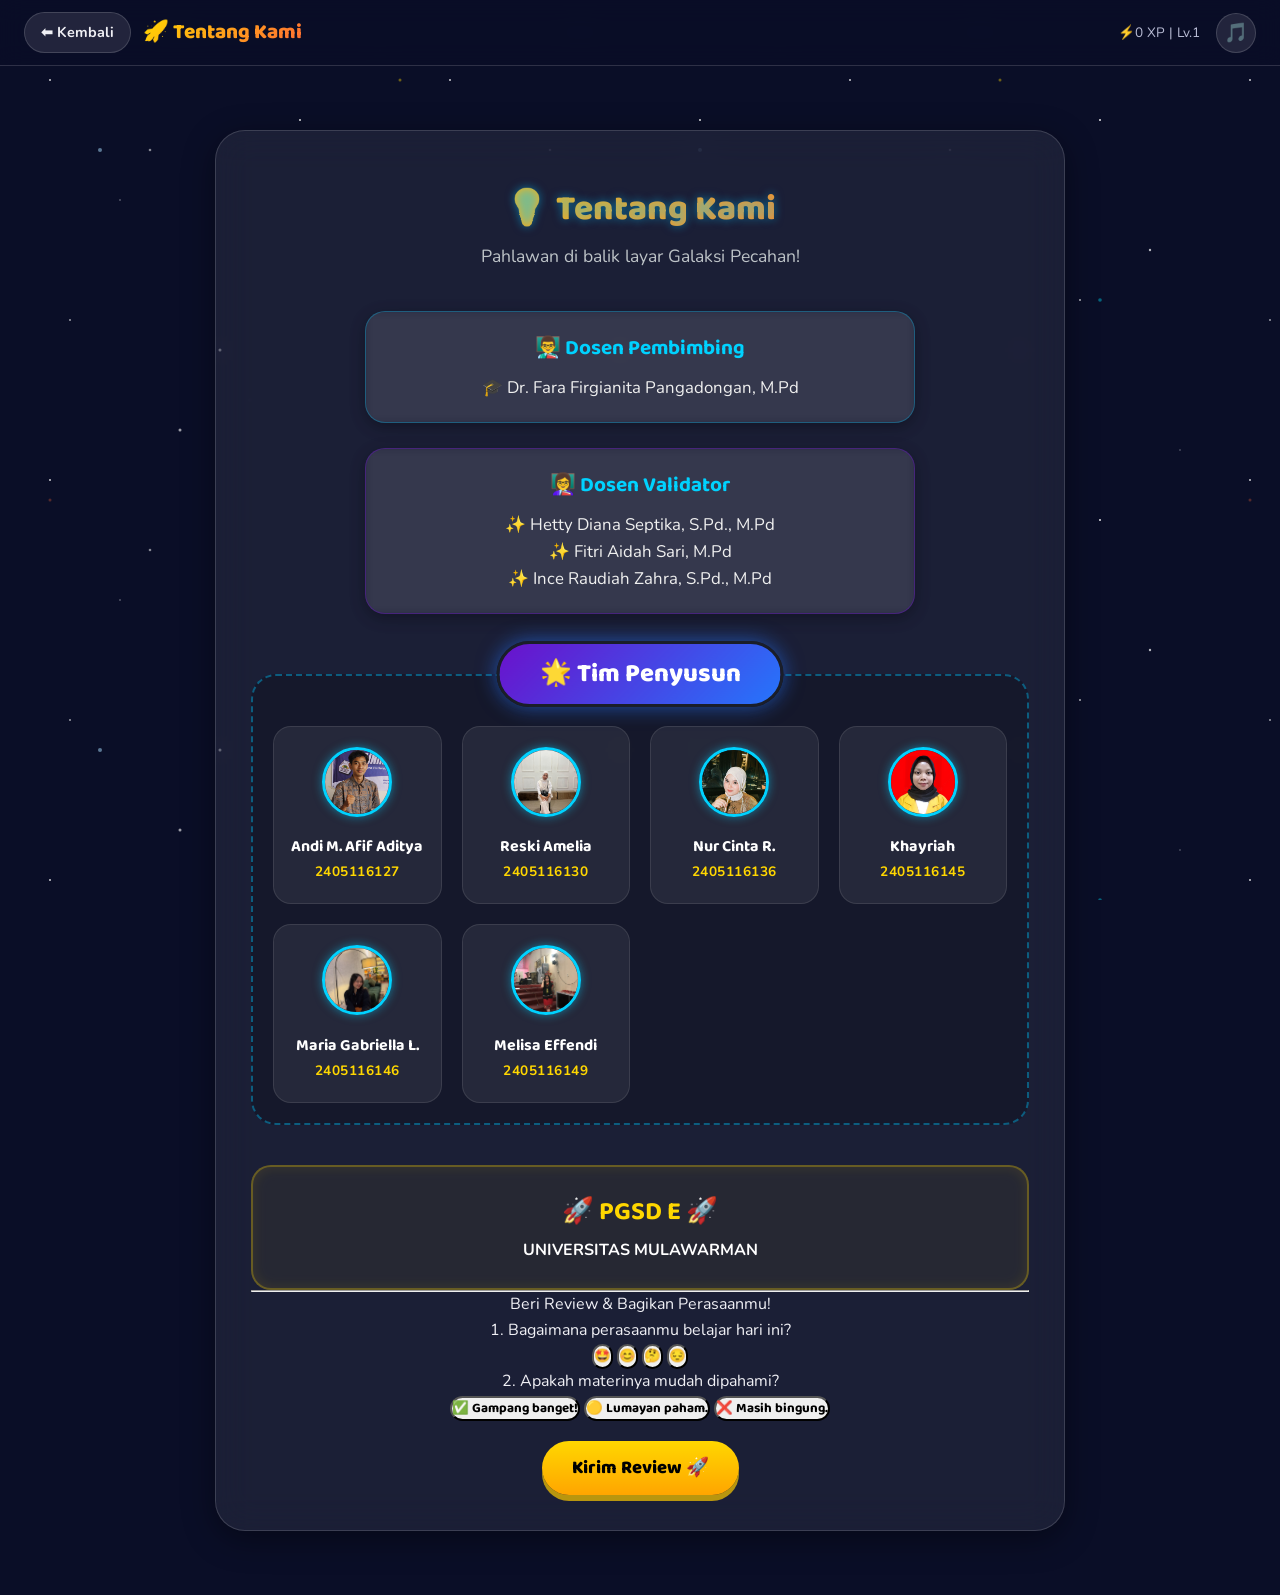
==== about.html @ 410917af "Add files via upload" ====
<!DOCTYPE html>
<html lang="id">
<head>
    <meta charset="UTF-8">
    <meta name="viewport" content="width=device-width, initial-scale=1.0">
    <meta name="description" content="Tentang Kami - Tim pengembang eLKPD Galaksi Pecahan.">
    <title>Galaksi Pecahan - Tentang Kami</title>
    <link rel="stylesheet" href="css/style.css">
    <style>
        /* Container Utama */
        .about-panel { max-width: 850px; margin: 40px auto; padding-top: 50px !important; }
        
        .section-heading { font-family: 'Baloo 2'; font-weight: 800; color: #fff; text-shadow: 0 0 10px rgba(0, 198, 255, 0.5); }

        /* Role Box Modern */
        .role-box {
            background: rgba(255, 255, 255, 0.05);
            backdrop-filter: blur(5px);
            border-radius: 20px;
            padding: 20px;
            max-width: 550px;
            margin: 0 auto 25px auto;
            text-align: center;
            border: 1px solid rgba(0, 198, 255, 0.3);
            box-shadow: 0 4px 15px rgba(0, 0, 0, 0.3);
        }
        .role-box h4 { font-family: 'Baloo 2'; font-size: 1.3rem; color: #00d2ff; margin-bottom: 10px; }
        .role-box p, .role-box ul { color: #f0f0f0; font-size: 1.05rem; list-style: none; padding: 0; margin: 0; }

        /* Area Tim Penyusun */
        .team-wrapper {
            position: relative;
            margin-top: 60px;
            padding: 40px 20px 20px 20px;
            border-radius: 25px;
            border: 2px dashed rgba(0, 198, 255, 0.4);
            background: rgba(0, 0, 0, 0.2);
        }

        /* Label Tim Penyusun yang Diselaraskan */
        .team-badge {
            background: linear-gradient(135deg, #6a11cb 0%, #2575fc 100%); /* Gradasi Nebula */
            color: white;
            padding: 10px 40px;
            border-radius: 50px;
            font-family: 'Baloo 2', cursive;
            font-size: 1.6rem;
            border: 3px solid #1a1e29;
            box-shadow: 0 0 20px rgba(37, 117, 252, 0.6);
            position: absolute;
            top: -35px;
            left: 50%;
            transform: translateX(-50%);
            z-index: 10;
            white-space: nowrap;
            font-weight: 800;
        }

        /* Grid Anggota */
        .dev-grid { 
            display: grid; 
            grid-template-columns: repeat(auto-fit, minmax(140px, 1fr)); 
            gap: 20px; 
            margin-top: 10px; 
        }

        .dev-member { 
            background: rgba(255, 255, 255, 0.07); 
            padding: 20px 10px; 
            border-radius: 18px; 
            border: 1px solid rgba(255, 255, 255, 0.1); 
            text-align: center; 
            transition: all 0.3s cubic-bezier(0.175, 0.885, 0.32, 1.275); 
        }

        .dev-member:hover { 
            transform: translateY(-10px); 
            background: rgba(255, 255, 255, 0.12);
            border-color: #00d2ff;
            box-shadow: 0 10px 25px rgba(0, 210, 255, 0.3);
        }

        .dev-ava img { 
            width: 70px; height: 70px; 
            border-radius: 50%; 
            border: 3px solid #00d2ff; 
            box-shadow: 0 0 10px rgba(0, 210, 255, 0.5);
            margin: 0 auto 12px;
            object-fit: cover;
        }

        .dev-name { font-family: 'Baloo 2'; font-weight: 700; color: #fff; font-size: 1rem; line-height: 1.2; margin-bottom: 5px; }
        .dev-nim { font-size: 0.85rem; color: #ffd700; font-weight: bold; letter-spacing: 0.5px; }

        /* Universitas Badge */
        .univ-badge { 
            text-align: center; 
            margin-top: 40px; 
            padding: 25px; 
            background: rgba(255, 215, 0, 0.05); 
            border: 2px solid rgba(255, 215, 0, 0.3); 
            border-radius: 20px; 
            box-shadow: inset 0 0 15px rgba(255, 215, 0, 0.1);
        }
        .univ-badge h3 { font-family: 'Baloo 2'; color: #ffd700; font-size: 1.6rem; margin-bottom: 5px; }

        /* Review Section */
        .r-btn { border-radius: 15px; font-family: 'Baloo 2'; font-weight: 700; }
        .r-btn.selected { background: #00d2ff !important; color: #000 !important; border-color: #fff !important; }
        .btn-gold { 
            background: linear-gradient(to bottom, #ffd700, #ffa500);
            color: #000; font-weight: 800; padding: 12px 30px; border-radius: 50px;
            border: none; cursor: pointer; transition: 0.3s;
        }
        .btn-gold:hover { transform: scale(1.1); box-shadow: 0 0 20px rgba(255, 215, 0, 0.6); }
    </style>
</head>
<body>
    <script src="js/script.js"></script>
    <script>
        renderTopNav('Tentang Kami', true, 'dashboard.html');

        document.body.insertAdjacentHTML('beforeend', `
        <main class="page-container">
            <div class="glass-panel about-panel">
                <div class="section-heading" style="text-align:center; font-size:2.2rem; margin-bottom:5px;">💡 Tentang Kami</div>
                <div class="section-subtitle" style="text-align:center; margin-bottom:40px; color: #bdc3c7;">Pahlawan di balik layar Galaksi Pecahan!</div>

                <div class="role-box">
                    <h4>👨‍🏫 Dosen Pembimbing</h4>
                    <p>🎓 Dr. Fara Firgianita Pangadongan, M.Pd</p>
                </div>

                <div class="role-box" style="border-color: rgba(106, 17, 203, 0.4);">
                    <h4>👩‍🏫 Dosen Validator</h4>
                    <ul>
                        <li>✨ Hetty Diana Septika, S.Pd., M.Pd</li>
                        <li>✨ Fitri Aidah Sari, M.Pd</li>
                        <li>✨ Ince Raudiah Zahra, S.Pd., M.Pd</li>
                    </ul>
                </div>
                
                <div class="team-wrapper">
                    <div class="team-badge">🌟 Tim Penyusun</div>
                    <div class="dev-grid">
                        <div class="dev-member">
                            <div class="dev-ava"><img src="img/andi.jpg" alt="Andi"></div>
                            <div class="dev-name">Andi M. Afif Aditya</div>
                            <div class="dev-nim">2405116127</div>
                        </div>
                        <div class="dev-member">
                            <div class="dev-ava"><img src="img/reski.jpg" alt="Reski"></div>
                            <div class="dev-name">Reski Amelia</div>
                            <div class="dev-nim">2405116130</div>
                        </div>
                        <div class="dev-member">
                            <div class="dev-ava"><img src="img/nurcinta.jpg" alt="Nur Cinta"></div>
                            <div class="dev-name">Nur Cinta R.</div>
                            <div class="dev-nim">2405116136</div>
                        </div>
                        <div class="dev-member">
                            <div class="dev-ava"><img src="img/khayriah.jpg" alt="Khayriah"></div>
                            <div class="dev-name">Khayriah</div>
                            <div class="dev-nim">2405116145</div>
                        </div>
                        <div class="dev-member">
                            <div class="dev-ava"><img src="img/maria.jpg" alt="Maria"></div>
                            <div class="dev-name">Maria Gabriella L.</div>
                            <div class="dev-nim">2405116146</div>
                        </div>                       
                        <div class="dev-member">
                            <div class="dev-ava"><img src="img/melisa.jpg" alt="Melisa"></div>
                            <div class="dev-name">Melisa Effendi</div>
                            <div class="dev-nim">2405116149</div>
                        </div>
                    </div> 
                </div>

                <div class="univ-badge">
                    <h3>🚀 PGSD E 🚀</h3>
                    <h4 style="color: white; font-weight: bold;">UNIVERSITAS MULAWARMAN</h4>
                </div>

                <hr class="divider">

                <div class="review-section" style="text-align:center">
                    <div class="section-title">Beri Review & Bagikan Perasaanmu!</div>

                    <div class="review-q">
                        <p>1. Bagaimana perasaanmu belajar hari ini?</p>
                        <div class="rating-row" id="moodRow">
                            <button class="r-btn r-emoji" data-group="mood" onclick="selectRating(this)" title="Senang Sekali">🤩</button>
                            <button class="r-btn r-emoji" data-group="mood" onclick="selectRating(this)" title="Senang">😊</button>
                            <button class="r-btn r-emoji" data-group="mood" onclick="selectRating(this)" title="Biasa Saja">🤔</button>
                            <button class="r-btn r-emoji" data-group="mood" onclick="selectRating(this)" title="Sedih">😔</button>
                        </div>
                    </div>

                    <div class="review-q">
                        <p>2. Apakah materinya mudah dipahami?</p>
                        <div class="rating-row" id="understandRow">
                            <button class="r-btn r-text" data-group="understand" onclick="selectRating(this)"><span>✅</span> Gampang banget!</button>
                            <button class="r-btn r-text" data-group="understand" onclick="selectRating(this)"><span>🟡</span> Lumayan paham.</button>
                            <button class="r-btn r-text" data-group="understand" onclick="selectRating(this)"><span>❌</span> Masih bingung.</button>
                        </div>
                    </div>

                    <button class="btn-gold" style="margin-top:20px" onclick="submitReview()">Kirim Review 🚀</button>
                </div>
            </div>
        </main>`);

        function selectRating(btn) {
            const group = btn.dataset.group;
            document.querySelectorAll(`.r-btn[data-group='${group}']`).forEach(b => b.classList.remove('selected'));
            btn.classList.add('selected');
            if(typeof AudioManager !== 'undefined') AudioManager.playClick();
        }

        function submitReview() {
            // Logika submit tetap sama
            alert('Terima kasih reviewnya! 🚀');
            window.location.href = 'dashboard.html';
        }
    </script>
</body>
</html>
---- css/style.css ----
/* === SPACE ADVENTURE FRACTIONS - DESIGN SYSTEM === */
@import url('https://fonts.googleapis.com/css2?family=Nunito:wght@400;600;700;900&family=Baloo+2:wght@500;700;800&display=swap');

:root {
  --deep-navy: #0a0e27;
  --space-blue: #111b3c;
  --nebula-purple: #1a1145;
  --star-gold: #ffd700;
  --comet-orange: #ff6b35;
  --plasma-cyan: #00e5ff;
  --aurora-green: #39ff14;
  --nova-pink: #ff2d95;
  --text-primary: #f0f0f5;
  --text-secondary: #b8bcd4;
  --glass-bg: rgba(255,255,255,0.07);
  --glass-border: rgba(255,255,255,0.15);
  --glass-shadow: 0 8px 32px rgba(0,0,0,0.4);
  --radius-sm: 12px;
  --radius-md: 20px;
  --radius-lg: 30px;
  --radius-full: 50px;
  --transition-fast: 0.2s ease;
  --transition-med: 0.4s cubic-bezier(0.25,0.8,0.25,1);
  --transition-bounce: 0.6s cubic-bezier(0.68,-0.55,0.265,1.55);
}

*, *::before, *::after { box-sizing: border-box; margin: 0; padding: 0; }

html { scroll-behavior: smooth; }

body {
  font-family: 'Nunito', sans-serif;
  background: var(--deep-navy);
  color: var(--text-primary);
  min-height: 100vh;
  overflow-x: hidden;
  line-height: 1.6;
}

/* === STARFIELD PARALLAX BACKGROUND === */
.stars-layer {
  position: fixed; top: 0; left: 0;
  width: 100%; height: 100%;
  pointer-events: none; z-index: 0;
}
.stars-layer.layer1 {
  background: transparent url("data:image/svg+xml,%3Csvg xmlns='http://www.w3.org/2000/svg' width='400' height='400'%3E%3Ccircle cx='50' cy='80' r='1' fill='white' opacity='0.8'/%3E%3Ccircle cx='180' cy='30' r='1.5' fill='white' opacity='0.6'/%3E%3Ccircle cx='300' cy='120' r='1' fill='white' opacity='0.9'/%3E%3Ccircle cx='120' cy='200' r='0.8' fill='white' opacity='0.5'/%3E%3Ccircle cx='350' cy='250' r='1.2' fill='white' opacity='0.7'/%3E%3Ccircle cx='70' cy='320' r='1' fill='white' opacity='0.6'/%3E%3Ccircle cx='220' cy='350' r='1.5' fill='white' opacity='0.8'/%3E%3Ccircle cx='380' cy='50' r='0.8' fill='white' opacity='0.4'/%3E%3Ccircle cx='280' cy='300' r='1' fill='white' opacity='0.7'/%3E%3Ccircle cx='150' cy='150' r='1.3' fill='white' opacity='0.5'/%3E%3C/svg%3E") repeat;
  animation: scrollStars1 80s linear infinite;
}
.stars-layer.layer2 {
  background: transparent url("data:image/svg+xml,%3Csvg xmlns='http://www.w3.org/2000/svg' width='600' height='600'%3E%3Ccircle cx='100' cy='150' r='2' fill='%23aaddff' opacity='0.5'/%3E%3Ccircle cx='400' cy='80' r='1.5' fill='%23ffd700' opacity='0.4'/%3E%3Ccircle cx='250' cy='400' r='2' fill='%23ffffff' opacity='0.3'/%3E%3Ccircle cx='500' cy='300' r='1.8' fill='%2300e5ff' opacity='0.4'/%3E%3Ccircle cx='50' cy='500' r='1.5' fill='%23ff6b35' opacity='0.3'/%3E%3C/svg%3E") repeat;
  animation: scrollStars2 120s linear infinite;
}
@keyframes scrollStars1 { to { background-position: -10000px 5000px; } }
@keyframes scrollStars2 { to { background-position: 8000px -4000px; } }

/* === GLASSMORPHISM PANELS === */
.glass-panel {
  background: var(--glass-bg);
  backdrop-filter: blur(18px);
  -webkit-backdrop-filter: blur(18px);
  border-radius: var(--radius-lg);
  border: 1px solid var(--glass-border);
  box-shadow: var(--glass-shadow);
  padding: 35px;
  transition: transform var(--transition-med), box-shadow var(--transition-med);
}
.glass-panel:hover {
  box-shadow: 0 12px 40px rgba(0,0,0,0.5);
}

/* === TOP NAVIGATION BAR === */
.top-nav {
  position: sticky; top: 0; z-index: 100;
  display: flex; justify-content: space-between; align-items: center;
  padding: 12px 24px;
  background: rgba(10,14,39,0.85);
  backdrop-filter: blur(12px);
  border-bottom: 1px solid var(--glass-border);
}
.top-nav .nav-left { display: flex; align-items: center; gap: 12px; }
.top-nav .nav-right { display: flex; align-items: center; gap: 16px; }
.nav-title {
  font-family: 'Baloo 2', sans-serif;
  font-size: 1.3rem; font-weight: 800;
  background: linear-gradient(135deg, var(--star-gold), var(--comet-orange));
  -webkit-background-clip: text; -webkit-text-fill-color: transparent;
  background-clip: text;
}
.nav-back-btn {
  background: rgba(255,255,255,0.1); border: 1px solid var(--glass-border);
  color: var(--text-primary); padding: 8px 16px; border-radius: var(--radius-full);
  cursor: pointer; font-family: 'Nunito', sans-serif; font-weight: 700;
  font-size: 0.9rem; text-decoration: none;
  transition: all var(--transition-fast);
}
.nav-back-btn:hover { background: rgba(255,255,255,0.2); transform: translateX(-3px); }
.nav-fire { animation: fireGlow 0.5s ease infinite alternate; }
@keyframes fireGlow {
  from { box-shadow: 0 0 10px #00aaff, 0 0 20px #00aaff; }
  to { box-shadow: 0 0 20px #0088ff, 0 0 40px #0066ff, 0 0 60px #0044cc; }
}

/* === MUSIC TOGGLE BUTTON === */
.btn-music {
  width: 40px; height: 40px; border-radius: 50%;
  background: rgba(255,255,255,0.1); border: 1px solid var(--glass-border);
  color: var(--text-primary); font-size: 1.2rem; cursor: pointer;
  display: flex; align-items: center; justify-content: center;
  transition: all var(--transition-fast);
}
.btn-music:hover { background: rgba(255,255,255,0.2); }
.btn-music.muted { opacity: 0.5; }

/* === BUTTONS === */
.btn-primary {
  background: linear-gradient(135deg, var(--comet-orange), #ff8a50);
  color: white; border: none; padding: 14px 32px;
  font-family: 'Baloo 2', sans-serif; font-weight: 800; font-size: 1.15rem;
  border-radius: var(--radius-full); cursor: pointer;
  transition: all var(--transition-med);
  box-shadow: 0 6px 0 #c44d1a; text-shadow: 1px 1px 1px rgba(0,0,0,0.2);
  position: relative; overflow: hidden;
}
.btn-primary:hover { transform: translateY(-3px); box-shadow: 0 9px 0 #c44d1a; }
.btn-primary:active { transform: translateY(4px); box-shadow: 0 0 0 #c44d1a; }

.btn-secondary {
  background: linear-gradient(135deg, var(--plasma-cyan), #40c4ff);
  color: var(--deep-navy); border: none; padding: 12px 28px;
  font-family: 'Baloo 2', sans-serif; font-weight: 800; font-size: 1.05rem;
  border-radius: var(--radius-full); cursor: pointer;
  transition: all var(--transition-med);
  box-shadow: 0 5px 0 #0097a7;
}
.btn-secondary:hover { transform: translateY(-2px); box-shadow: 0 7px 0 #0097a7; }

.btn-gold {
  background: linear-gradient(135deg, var(--star-gold), #ffaa00);
  color: #1a1a2e; border: none; padding: 14px 32px;
  font-family: 'Baloo 2', sans-serif; font-weight: 800; font-size: 1.15rem;
  border-radius: var(--radius-full); cursor: pointer;
  transition: all var(--transition-med);
  box-shadow: 0 6px 0 #b8960f;
}
.btn-gold:hover { transform: translateY(-3px); box-shadow: 0 9px 0 #b8960f; }

/* === XP BAR === */
.xp-bar-wrap { width: 100%; margin: 10px 0; }
.xp-bar-track {
  width: 100%; height: 22px; background: rgba(0,0,0,0.4);
  border-radius: var(--radius-full); overflow: hidden;
  border: 2px solid rgba(255,255,255,0.1);
  box-shadow: inset 0 2px 8px rgba(0,0,0,0.5);
}
.xp-bar-fill {
  height: 100%; width: 0%;
  background: linear-gradient(90deg, var(--plasma-cyan), var(--aurora-green));
  border-radius: var(--radius-full);
  transition: width 0.8s cubic-bezier(0.4,0,0.2,1);
  box-shadow: 0 0 12px var(--plasma-cyan);
  position: relative;
}
.xp-bar-fill::after {
  content: ''; position: absolute; top: 0; left: 0; right: 0; bottom: 0;
  background: linear-gradient(180deg, rgba(255,255,255,0.3) 0%, transparent 50%);
  border-radius: var(--radius-full);
}

/* === STEPPER (PROGRESSIVE DISCLOSURE) === */
.stepper { display: flex; align-items: center; justify-content: center; gap: 0; margin: 25px 0; }
.step-dot {
  width: 40px; height: 40px; border-radius: 50%;
  display: flex; align-items: center; justify-content: center;
  font-weight: 800; font-size: 0.95rem; cursor: pointer;
  transition: all var(--transition-med);
  border: 2px solid var(--glass-border);
  background: rgba(255,255,255,0.05); color: var(--text-secondary);
}
.step-dot.active {
  background: linear-gradient(135deg, var(--plasma-cyan), var(--aurora-green));
  color: var(--deep-navy); border-color: var(--plasma-cyan);
  box-shadow: 0 0 15px rgba(0,229,255,0.4);
  transform: scale(1.15);
}
.step-dot.completed {
  background: var(--aurora-green); color: var(--deep-navy);
  border-color: var(--aurora-green);
}
.step-line {
  width: 40px; height: 3px; background: var(--glass-border);
  transition: background var(--transition-med);
}
.step-line.completed { background: var(--aurora-green); }

/* === MISSION MAP NODES === */
.mission-node {
  position: relative; cursor: pointer;
  transition: all var(--transition-med);
}
.mission-node .planet-icon {
  width: 80px; height: 80px; border-radius: 50%;
  display: flex; align-items: center; justify-content: center;
  font-size: 2.5rem; transition: all var(--transition-med);
  border: 3px solid transparent;
}
.mission-node.unlocked .planet-icon {
  border-color: var(--star-gold);
  box-shadow: 0 0 20px rgba(255,215,0,0.4), 0 0 40px rgba(255,215,0,0.1);
  animation: planetGlow 3s ease-in-out infinite;
}
.mission-node.locked .planet-icon {
  filter: brightness(0.3) saturate(0.2);
  cursor: not-allowed;
}
.mission-node.completed .planet-icon {
  border-color: var(--aurora-green);
  box-shadow: 0 0 20px rgba(57,255,20,0.5);
}
@keyframes planetGlow {
  0%, 100% { box-shadow: 0 0 20px rgba(255,215,0,0.4); }
  50% { box-shadow: 0 0 35px rgba(255,215,0,0.6), 0 0 60px rgba(255,215,0,0.2); }
}

/* === ANIMATIONS === */
@keyframes float { 0%,100% { transform: translateY(0); } 50% { transform: translateY(-12px); } }
@keyframes breathe { 0%,100% { transform: scale(1); } 50% { transform: scale(1.05); } }
@keyframes blink { 0%,48%,52%,100% { opacity: 1; } 50% { opacity: 0.1; } }
@keyframes slideUp { from { opacity: 0; transform: translateY(40px); } to { opacity: 1; transform: translateY(0); } }
@keyframes slideDown { from { opacity: 0; transform: translateY(-40px); } to { opacity: 1; transform: translateY(0); } }
@keyframes fadeIn { from { opacity: 0; } to { opacity: 1; } }
@keyframes shake { 0%,100%{transform:translateX(0)} 20%{transform:translateX(-8px)} 40%{transform:translateX(8px)} 60%{transform:translateX(-6px)} 80%{transform:translateX(6px)} }
@keyframes springBounce { 0%{transform:translateY(100vh) scale(0.3)} 60%{transform:translateY(-20px) scale(1.1)} 80%{transform:translateY(10px) scale(0.95)} 100%{transform:translateY(0) scale(1)} }
@keyframes numberPop { from{transform:scale(1.3);color:var(--star-gold)} to{transform:scale(1);color:var(--text-primary)} }
@keyframes gradientBG { 0%{background-position:0% 50%} 50%{background-position:100% 50%} 100%{background-position:0% 50%} }
@keyframes zoomIn { from{opacity:0;transform:scale(0.5)} to{opacity:1;transform:scale(1)} }
@keyframes pulseGlow { 0%,100%{box-shadow:0 0 5px var(--plasma-cyan)} 50%{box-shadow:0 0 20px var(--plasma-cyan),0 0 40px rgba(0,229,255,0.3)} }

.anim-float { animation: float 3s ease-in-out infinite; }
.anim-breathe { animation: breathe 4s ease-in-out infinite; }
.anim-blink { animation: blink 4s ease-in-out infinite; }
.anim-slide-up { animation: slideUp 0.8s var(--transition-bounce) forwards; }
.anim-slide-down { animation: slideDown 0.8s var(--transition-bounce) forwards; }
.anim-fade-in { animation: fadeIn 0.6s ease forwards; }
.anim-shake { animation: shake 0.5s ease; }
.anim-spring { animation: springBounce 1s cubic-bezier(0.68,-0.55,0.265,1.55) forwards; }

/* === QUIZ ANSWER STATES === */
.answer-correct {
  border-color: var(--aurora-green) !important;
  background: rgba(57,255,20,0.15) !important;
  box-shadow: 0 0 25px rgba(57,255,20,0.4) !important;
}
.answer-wrong {
  animation: shake 0.5s ease;
  border-color: #ff4444 !important;
  background: rgba(255,68,68,0.15) !important;
}

/* === DRAG & DROP ZONES === */
.drop-zone {
  min-height: 100px; border: 3px dashed var(--glass-border);
  border-radius: var(--radius-md); padding: 20px;
  transition: all var(--transition-fast);
  display: flex; align-items: center; justify-content: center;
  background: rgba(255,255,255,0.03);
}
.drop-zone.drag-over {
  border-color: var(--plasma-cyan); background: rgba(0,229,255,0.08);
  box-shadow: 0 0 20px rgba(0,229,255,0.2);
}
.drop-zone.correct { border-color: var(--aurora-green); background: rgba(57,255,20,0.1); }
.drop-zone.incorrect { border-color: #ff4444; background: rgba(255,68,68,0.1); }
.draggable-item {
  cursor: grab; padding: 12px 20px; border-radius: var(--radius-sm);
  background: rgba(255,255,255,0.1); border: 2px solid var(--glass-border);
  font-weight: 700; transition: all var(--transition-fast);
  user-select: none; touch-action: none;
}
.draggable-item:active { cursor: grabbing; transform: scale(1.08); }
.draggable-item.dragging { opacity: 0.5; transform: scale(1.1); }

/* === HINT BUTTON (Enggang/Hornbill) === */
.btn-hint {
  display: none; align-items: center; gap: 8px;
  background: linear-gradient(135deg, #ff9800, #ff5722);
  color: white; border: none; padding: 10px 20px;
  border-radius: var(--radius-full); cursor: pointer;
  font-family: 'Nunito', sans-serif; font-weight: 700;
  animation: slideUp 0.5s var(--transition-bounce) forwards;
  transition: transform var(--transition-fast);
  margin-top: 12px;
}
.btn-hint.visible { display: inline-flex; }
.btn-hint:hover { transform: scale(1.05); }
.btn-hint .hint-icon { font-size: 1.5rem; }

/* === TIMER BAR (Rocket fuel) === */
.timer-bar-wrap {
  width: 100%; height: 14px; background: rgba(0,0,0,0.4);
  border-radius: var(--radius-full); overflow: hidden; margin: 12px 0;
  border: 1px solid rgba(255,255,255,0.1);
}
.timer-bar-fill {
  height: 100%; width: 100%;
  background: linear-gradient(90deg, #ff4444, var(--comet-orange), var(--star-gold));
  border-radius: var(--radius-full);
  transition: width 1s linear;
}

/* === CELEBRATION OVERLAY === */
.celebration-overlay {
  position: fixed; inset: 0; z-index: 1000;
  background: rgba(0,0,0,0.8); backdrop-filter: blur(8px);
  display: none; flex-direction: column;
  align-items: center; justify-content: center;
}
.celebration-overlay.active { display: flex; }
.trophy { font-size: 8rem; animation: springBounce 1.2s cubic-bezier(0.68,-0.55,0.265,1.55) forwards; }
.score-counter {
  font-family: 'Baloo 2', sans-serif; font-size: 3rem; font-weight: 900;
  color: var(--star-gold); margin: 20px 0;
}

/* === PROFILE CARD === */
.profile-card {
  text-align: center; padding: 30px;
}
.profile-avatar {
  width: 100px; height: 100px; border-radius: 50%;
  background: linear-gradient(135deg, var(--nebula-purple), var(--space-blue));
  display: flex; align-items: center; justify-content: center;
  font-size: 3.5rem; margin: 0 auto 15px;
  border: 3px solid var(--star-gold);
  box-shadow: 0 0 20px rgba(255,215,0,0.3);
  animation: breathe 4s ease-in-out infinite;
}
.rank-badge {
  display: inline-block; padding: 5px 16px; border-radius: var(--radius-full);
  background: linear-gradient(135deg, var(--star-gold), var(--comet-orange));
  color: var(--deep-navy); font-weight: 800; font-size: 0.85rem;
  text-transform: uppercase; letter-spacing: 1px;
}

/* === CARDS GRID === */
.cards-grid {
  display: grid;
  grid-template-columns: repeat(auto-fit, minmax(260px, 1fr));
  gap: 24px;
}
.card-item {
  background: rgba(255,255,255,0.05);
  border: 1px solid var(--glass-border);
  border-radius: var(--radius-md); padding: 28px;
  cursor: pointer; transition: all var(--transition-med);
  text-decoration: none; color: var(--text-primary);
  display: flex; align-items: center; gap: 18px;
}
.card-item:hover {
  background: rgba(255,255,255,0.12);
  border-color: var(--star-gold);
  transform: translateY(-4px);
  box-shadow: 0 10px 30px rgba(255,215,0,0.15);
}
.card-icon {
  font-size: 3rem; min-width: 60px; text-align: center;
  animation: float 3s ease-in-out infinite;
}
.card-title {
  font-family: 'Baloo 2', sans-serif; font-weight: 800;
  font-size: 1.3rem; margin-bottom: 4px;
}
.card-desc { font-size: 0.95rem; color: var(--text-secondary); line-height: 1.4; }

/* === SECTION HEADINGS === */
.section-heading {
  font-family: 'Baloo 2', sans-serif; font-weight: 900;
  font-size: 2.2rem; text-align: center;
  background: linear-gradient(135deg, var(--star-gold), var(--comet-orange));
  -webkit-background-clip: text; -webkit-text-fill-color: transparent;
  background-clip: text; margin-bottom: 8px;
}
.section-subtitle {
  text-align: center; color: var(--text-secondary);
  font-size: 1.1rem; margin-bottom: 30px;
}

/* === INPUT FIELDS === */
.input-field {
  width: 100%; padding: 14px 18px; border-radius: var(--radius-sm);
  border: 2px solid var(--glass-border);
  background: rgba(255,255,255,0.06); color: var(--text-primary);
  font-family: 'Nunito', sans-serif; font-size: 1.05rem;
  transition: all var(--transition-fast);
}
.input-field::placeholder { color: rgba(255,255,255,0.4); }
.input-field:focus {
  outline: none; border-color: var(--plasma-cyan);
  background: rgba(255,255,255,0.1);
  box-shadow: 0 0 12px rgba(0,229,255,0.3);
}

/* === CONTAINERS === */
.page-container { max-width: 960px; margin: 0 auto; padding: 24px; position: relative; z-index: 1; }

/* === RESPONSIVE === */
@media (max-width: 768px) {
  .top-nav { padding: 10px 16px; }
  .nav-title { font-size: 1rem; }
  .page-container { padding: 16px; }
  .glass-panel { padding: 24px; border-radius: var(--radius-md); }
  .section-heading { font-size: 1.7rem; }
  .cards-grid { grid-template-columns: 1fr; }
  .card-item { padding: 20px; }
  .profile-avatar { width: 80px; height: 80px; font-size: 2.5rem; }
}

@media (max-width: 480px) {
  .glass-panel { padding: 18px; }
  .section-heading { font-size: 1.4rem; }
  .btn-primary, .btn-gold { padding: 12px 24px; font-size: 1rem; }
  .step-dot { width: 32px; height: 32px; font-size: 0.8rem; }
  .step-line { width: 24px; }
}
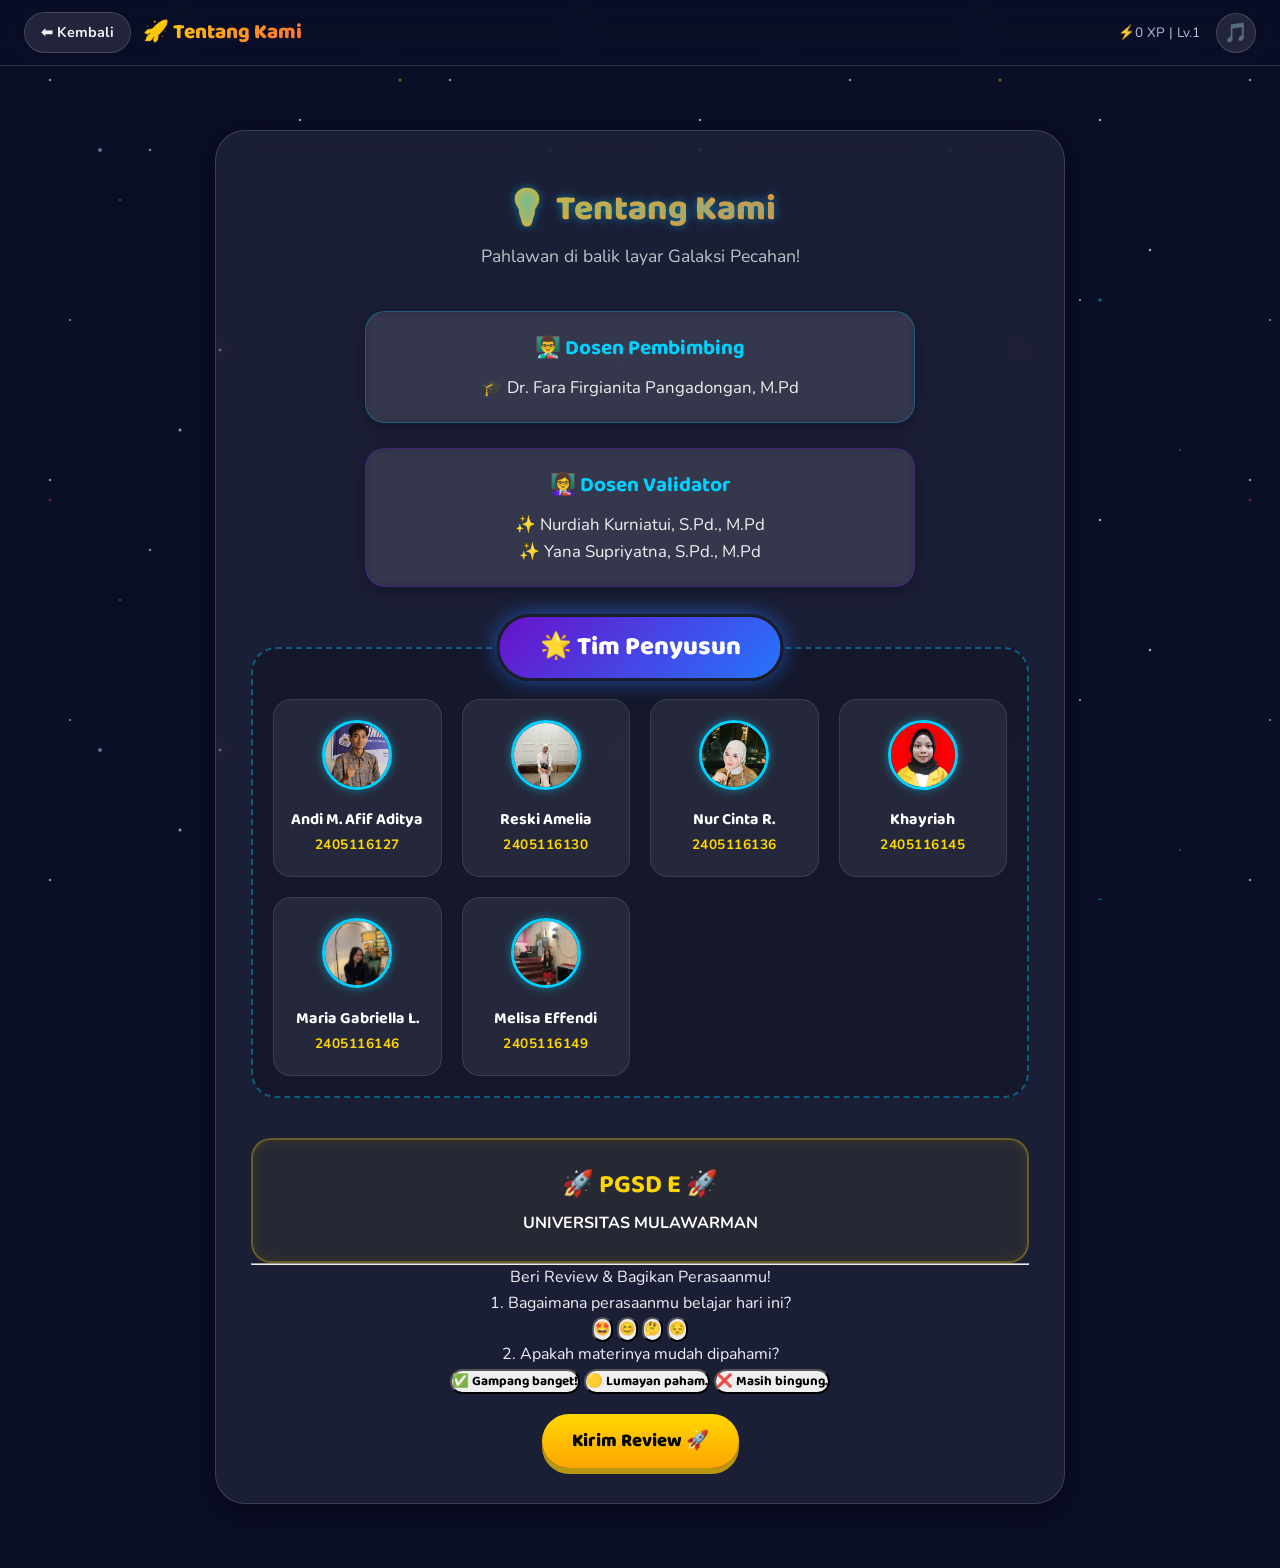
==== commit 3be3e79f: "Update about.html" ====
--- a/about.html
+++ b/about.html
@@ -134,9 +134,8 @@
                 <div class="role-box" style="border-color: rgba(106, 17, 203, 0.4);">
                     <h4>👩‍🏫 Dosen Validator</h4>
                     <ul>
-                        <li>✨ Hetty Diana Septika, S.Pd., M.Pd</li>
-                        <li>✨ Fitri Aidah Sari, M.Pd</li>
-                        <li>✨ Ince Raudiah Zahra, S.Pd., M.Pd</li>
+                        <li>✨ Nurdiah Kurniatui, S.Pd., M.Pd</li>
+                        <li>✨ Yana Supriyatna, S.Pd., M.Pd</li>
                     </ul>
                 </div>
                 
@@ -224,4 +223,4 @@
         }
     </script>
 </body>
-</html>+</html>
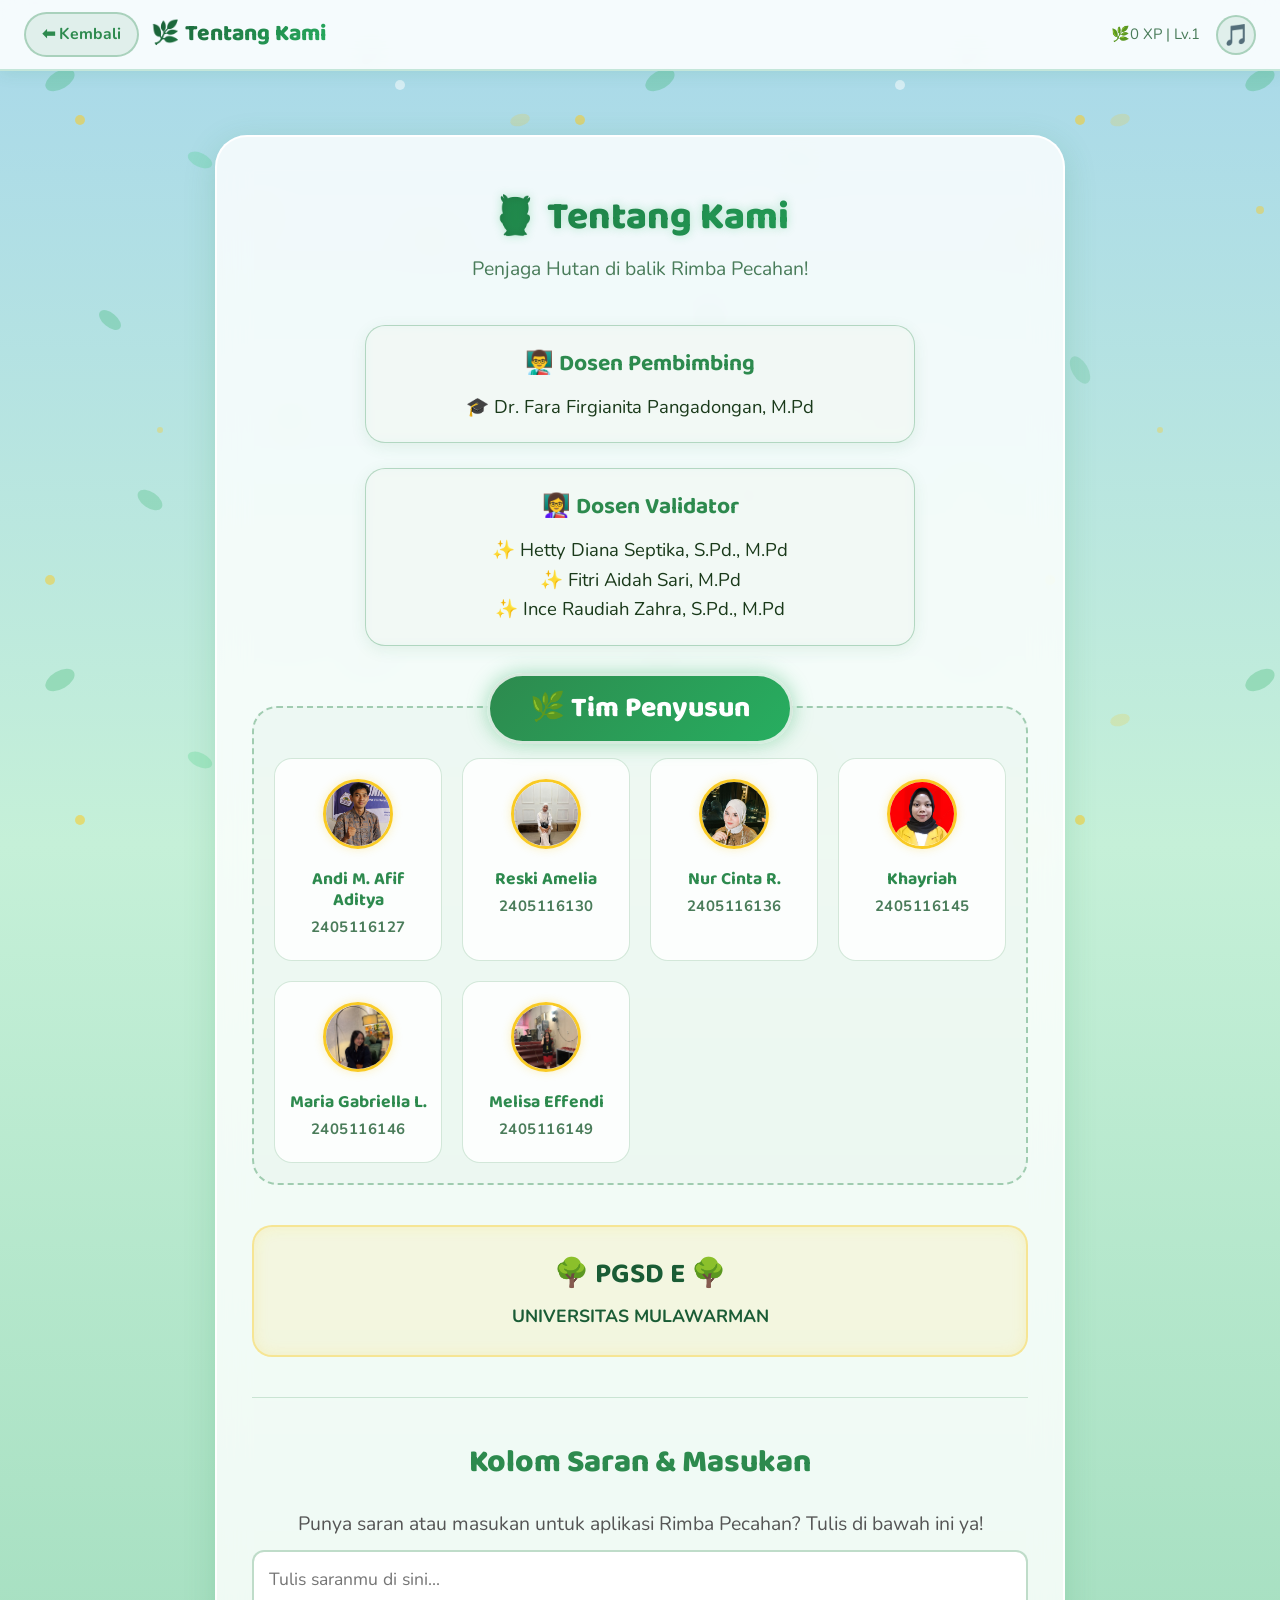
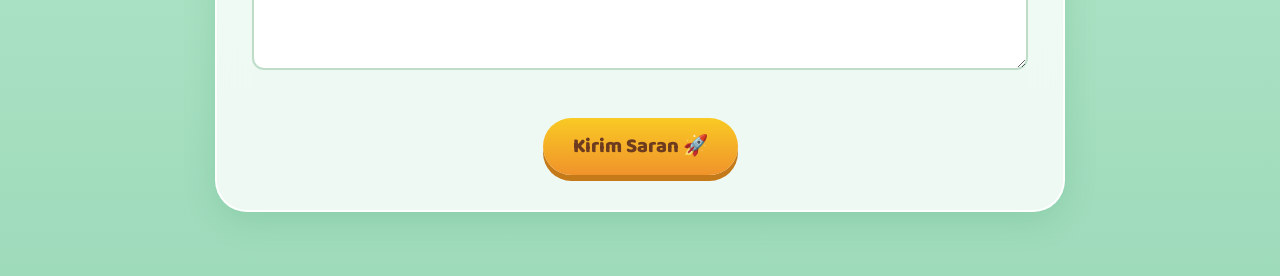
==== commit 8e9103dc: "Add files via upload" ====
--- a/about.html
+++ b/about.html
@@ -3,29 +3,29 @@
 <head>
     <meta charset="UTF-8">
     <meta name="viewport" content="width=device-width, initial-scale=1.0">
-    <meta name="description" content="Tentang Kami - Tim pengembang eLKPD Galaksi Pecahan.">
-    <title>Galaksi Pecahan - Tentang Kami</title>
+    <meta name="description" content="Tentang Kami - Tim pengembang eLKPD Rimba Pecahan.">
+    <title>Rimba Pecahan - Tentang Kami</title>
     <link rel="stylesheet" href="css/style.css">
     <style>
         /* Container Utama */
         .about-panel { max-width: 850px; margin: 40px auto; padding-top: 50px !important; }
         
-        .section-heading { font-family: 'Baloo 2'; font-weight: 800; color: #fff; text-shadow: 0 0 10px rgba(0, 198, 255, 0.5); }
+        .section-heading { font-family: 'Baloo 2'; font-weight: 800; color: var(--forest-dark); text-shadow: 0 0 10px rgba(39, 174, 96, 0.3); }
 
         /* Role Box Modern */
         .role-box {
-            background: rgba(255, 255, 255, 0.05);
+            background: rgba(45, 138, 78, 0.05);
             backdrop-filter: blur(5px);
             border-radius: 20px;
             padding: 20px;
             max-width: 550px;
             margin: 0 auto 25px auto;
             text-align: center;
-            border: 1px solid rgba(0, 198, 255, 0.3);
-            box-shadow: 0 4px 15px rgba(0, 0, 0, 0.3);
-        }
-        .role-box h4 { font-family: 'Baloo 2'; font-size: 1.3rem; color: #00d2ff; margin-bottom: 10px; }
-        .role-box p, .role-box ul { color: #f0f0f0; font-size: 1.05rem; list-style: none; padding: 0; margin: 0; }
+            border: 1px solid rgba(45, 138, 78, 0.3);
+            box-shadow: 0 4px 15px rgba(45, 138, 78, 0.1);
+        }
+        .role-box h4 { font-family: 'Baloo 2'; font-size: 1.3rem; color: var(--forest-mid); margin-bottom: 10px; }
+        .role-box p, .role-box ul { color: var(--text-primary); font-size: 1.05rem; list-style: none; padding: 0; margin: 0; }
 
         /* Area Tim Penyusun */
         .team-wrapper {
@@ -33,20 +33,20 @@
             margin-top: 60px;
             padding: 40px 20px 20px 20px;
             border-radius: 25px;
-            border: 2px dashed rgba(0, 198, 255, 0.4);
-            background: rgba(0, 0, 0, 0.2);
+            border: 2px dashed rgba(45, 138, 78, 0.4);
+            background: rgba(45, 138, 78, 0.03);
         }
 
         /* Label Tim Penyusun yang Diselaraskan */
         .team-badge {
-            background: linear-gradient(135deg, #6a11cb 0%, #2575fc 100%); /* Gradasi Nebula */
+            background: linear-gradient(135deg, var(--forest-mid) 0%, var(--leaf-vivid) 100%);
             color: white;
             padding: 10px 40px;
             border-radius: 50px;
             font-family: 'Baloo 2', cursive;
             font-size: 1.6rem;
-            border: 3px solid #1a1e29;
-            box-shadow: 0 0 20px rgba(37, 117, 252, 0.6);
+            border: 3px solid rgba(255, 255, 255, 0.8);
+            box-shadow: 0 0 20px rgba(39, 174, 96, 0.4);
             position: absolute;
             top: -35px;
             left: 50%;
@@ -65,54 +65,63 @@
         }
 
         .dev-member { 
-            background: rgba(255, 255, 255, 0.07); 
+            background: rgba(255, 255, 255, 0.8); 
             padding: 20px 10px; 
             border-radius: 18px; 
-            border: 1px solid rgba(255, 255, 255, 0.1); 
+            border: 1px solid rgba(45, 138, 78, 0.2); 
             text-align: center; 
             transition: all 0.3s cubic-bezier(0.175, 0.885, 0.32, 1.275); 
         }
 
         .dev-member:hover { 
             transform: translateY(-10px); 
-            background: rgba(255, 255, 255, 0.12);
-            border-color: #00d2ff;
-            box-shadow: 0 10px 25px rgba(0, 210, 255, 0.3);
+            background: rgba(255, 255, 255, 0.95);
+            border-color: var(--sunny-yellow);
+            box-shadow: 0 10px 25px rgba(249, 202, 36, 0.2);
         }
 
         .dev-ava img { 
             width: 70px; height: 70px; 
             border-radius: 50%; 
-            border: 3px solid #00d2ff; 
-            box-shadow: 0 0 10px rgba(0, 210, 255, 0.5);
+            border: 3px solid var(--sunny-yellow); 
+            box-shadow: 0 0 10px rgba(249, 202, 36, 0.3);
             margin: 0 auto 12px;
             object-fit: cover;
         }
 
-        .dev-name { font-family: 'Baloo 2'; font-weight: 700; color: #fff; font-size: 1rem; line-height: 1.2; margin-bottom: 5px; }
-        .dev-nim { font-size: 0.85rem; color: #ffd700; font-weight: bold; letter-spacing: 0.5px; }
+        .dev-name { font-family: 'Baloo 2'; font-weight: 700; color: var(--forest-mid); font-size: 1rem; line-height: 1.2; margin-bottom: 5px; }
+        .dev-nim { font-size: 0.85rem; color: var(--text-secondary); font-weight: bold; letter-spacing: 0.5px; }
 
         /* Universitas Badge */
         .univ-badge { 
             text-align: center; 
             margin-top: 40px; 
             padding: 25px; 
-            background: rgba(255, 215, 0, 0.05); 
-            border: 2px solid rgba(255, 215, 0, 0.3); 
+            background: rgba(249, 202, 36, 0.1); 
+            border: 2px solid rgba(249, 202, 36, 0.4); 
             border-radius: 20px; 
-            box-shadow: inset 0 0 15px rgba(255, 215, 0, 0.1);
-        }
-        .univ-badge h3 { font-family: 'Baloo 2'; color: #ffd700; font-size: 1.6rem; margin-bottom: 5px; }
+            box-shadow: inset 0 0 15px rgba(249, 202, 36, 0.15);
+        }
+        .univ-badge h3 { font-family: 'Baloo 2'; color: var(--forest-dark); font-size: 1.6rem; margin-bottom: 5px; }
 
         /* Review Section */
-        .r-btn { border-radius: 15px; font-family: 'Baloo 2'; font-weight: 700; }
-        .r-btn.selected { background: #00d2ff !important; color: #000 !important; border-color: #fff !important; }
+        .r-btn { border-radius: 15px; font-family: 'Baloo 2'; font-weight: 700; border: 2px solid rgba(45, 138, 78, 0.2); background: rgba(255,255,255,0.7); cursor:pointer; padding:10px; transition:0.3s; color:var(--text-primary); }
+        .r-btn:hover { background: rgba(255,255,255,0.9); }
+        .r-btn.selected { background: var(--leaf-vivid) !important; color: white !important; border-color: var(--forest-mid) !important; }
         .btn-gold { 
-            background: linear-gradient(to bottom, #ffd700, #ffa500);
-            color: #000; font-weight: 800; padding: 12px 30px; border-radius: 50px;
+            background: linear-gradient(to bottom, var(--sunny-yellow), var(--honey-orange));
+            color: var(--wood-dark); font-weight: 800; padding: 12px 30px; border-radius: 50px;
             border: none; cursor: pointer; transition: 0.3s;
         }
-        .btn-gold:hover { transform: scale(1.1); box-shadow: 0 0 20px rgba(255, 215, 0, 0.6); }
+        .btn-gold:hover { transform: scale(1.1); box-shadow: 0 0 20px rgba(249, 202, 36, 0.6); }
+        
+        .rating-row { display: flex; gap: 10px; justify-content: center; margin-top: 10px; flex-wrap: wrap;}
+        .r-emoji { font-size: 2rem; border-radius: 50%; width: 60px; height: 60px; display:flex; align-items:center; justify-content:center;}
+        .r-text { padding: 10px 20px; }
+        .review-q { margin-bottom: 20px; text-align: left;}
+        .review-q p { font-weight: bold; color: var(--forest-mid); font-size: 1.1rem; text-align:center;}
+        .divider { border: 0; height: 1px; background: rgba(45, 138, 78, 0.2); margin: 40px 0; }
+        .section-title { font-family: 'Baloo 2'; font-size: 1.8rem; color: var(--forest-mid); font-weight: 800; margin-bottom: 20px;}
     </style>
 </head>
 <body>
@@ -123,24 +132,25 @@
         document.body.insertAdjacentHTML('beforeend', `
         <main class="page-container">
             <div class="glass-panel about-panel">
-                <div class="section-heading" style="text-align:center; font-size:2.2rem; margin-bottom:5px;">💡 Tentang Kami</div>
-                <div class="section-subtitle" style="text-align:center; margin-bottom:40px; color: #bdc3c7;">Pahlawan di balik layar Galaksi Pecahan!</div>
+                <div class="section-heading" style="text-align:center; font-size:2.2rem; margin-bottom:5px;">🦉 Tentang Kami</div>
+                <div class="section-subtitle" style="text-align:center; margin-bottom:40px;">Penjaga Hutan di balik Rimba Pecahan!</div>
 
                 <div class="role-box">
                     <h4>👨‍🏫 Dosen Pembimbing</h4>
                     <p>🎓 Dr. Fara Firgianita Pangadongan, M.Pd</p>
                 </div>
 
-                <div class="role-box" style="border-color: rgba(106, 17, 203, 0.4);">
+                <div class="role-box">
                     <h4>👩‍🏫 Dosen Validator</h4>
                     <ul>
-                        <li>✨ Nurdiah Kurniatui, S.Pd., M.Pd</li>
-                        <li>✨ Yana Supriyatna, S.Pd., M.Pd</li>
+                        <li>✨ Hetty Diana Septika, S.Pd., M.Pd</li>
+                        <li>✨ Fitri Aidah Sari, M.Pd</li>
+                        <li>✨ Ince Raudiah Zahra, S.Pd., M.Pd</li>
                     </ul>
                 </div>
                 
                 <div class="team-wrapper">
-                    <div class="team-badge">🌟 Tim Penyusun</div>
+                    <div class="team-badge">🌿 Tim Penyusun</div>
                     <div class="dev-grid">
                         <div class="dev-member">
                             <div class="dev-ava"><img src="img/andi.jpg" alt="Andi"></div>
@@ -176,51 +186,39 @@
                 </div>
 
                 <div class="univ-badge">
-                    <h3>🚀 PGSD E 🚀</h3>
-                    <h4 style="color: white; font-weight: bold;">UNIVERSITAS MULAWARMAN</h4>
+                    <h3>🌳 PGSD E 🌳</h3>
+                    <h4 style="color: var(--forest-dark); font-weight: bold;">UNIVERSITAS MULAWARMAN</h4>
                 </div>
 
                 <hr class="divider">
 
                 <div class="review-section" style="text-align:center">
-                    <div class="section-title">Beri Review & Bagikan Perasaanmu!</div>
+                    <div class="section-title">Kolom Saran & Masukan</div>
 
                     <div class="review-q">
-                        <p>1. Bagaimana perasaanmu belajar hari ini?</p>
-                        <div class="rating-row" id="moodRow">
-                            <button class="r-btn r-emoji" data-group="mood" onclick="selectRating(this)" title="Senang Sekali">🤩</button>
-                            <button class="r-btn r-emoji" data-group="mood" onclick="selectRating(this)" title="Senang">😊</button>
-                            <button class="r-btn r-emoji" data-group="mood" onclick="selectRating(this)" title="Biasa Saja">🤔</button>
-                            <button class="r-btn r-emoji" data-group="mood" onclick="selectRating(this)" title="Sedih">😔</button>
-                        </div>
+                        <p style="margin-bottom:10px; font-weight:normal; color:#555;">Punya saran atau masukan untuk aplikasi Rimba Pecahan? Tulis di bawah ini ya!</p>
+                        <textarea id="saranText" style="width:100%; min-height:120px; border-radius:12px; padding:15px; font-family:'Nunito', sans-serif; font-size:1rem; border:2px solid rgba(45,138,78,0.3);" placeholder="Tulis saranmu di sini..."></textarea>
                     </div>
 
-                    <div class="review-q">
-                        <p>2. Apakah materinya mudah dipahami?</p>
-                        <div class="rating-row" id="understandRow">
-                            <button class="r-btn r-text" data-group="understand" onclick="selectRating(this)"><span>✅</span> Gampang banget!</button>
-                            <button class="r-btn r-text" data-group="understand" onclick="selectRating(this)"><span>🟡</span> Lumayan paham.</button>
-                            <button class="r-btn r-text" data-group="understand" onclick="selectRating(this)"><span>❌</span> Masih bingung.</button>
-                        </div>
-                    </div>
-
-                    <button class="btn-gold" style="margin-top:20px" onclick="submitReview()">Kirim Review 🚀</button>
+                    <button class="btn-gold" style="margin-top:20px" onclick="submitSaran()">Kirim Saran 🚀</button>
                 </div>
             </div>
         </main>`);
 
-        function selectRating(btn) {
-            const group = btn.dataset.group;
-            document.querySelectorAll(`.r-btn[data-group='${group}']`).forEach(b => b.classList.remove('selected'));
-            btn.classList.add('selected');
+        function submitSaran() {
+            const text = document.getElementById('saranText').value.trim();
+            if (!text) {
+                alert('Tulis saranmu dulu ya! 😊');
+                return;
+            }
+            const s = SpaceStore.get();
+            // Simpan saran ke dalam sistem (akan ditambahkan di script.js)
+            SpaceStore.addFeedback(text, s.username, s.kelas);
+            
             if(typeof AudioManager !== 'undefined') AudioManager.playClick();
-        }
-
-        function submitReview() {
-            // Logika submit tetap sama
-            alert('Terima kasih reviewnya! 🚀');
-            window.location.href = 'dashboard.html';
+            alert('Terima kasih atas saran dan masukanmu! 🌿');
+            document.getElementById('saranText').value = '';
         }
     </script>
 </body>
-</html>
+</html>
--- a/css/style.css
+++ b/css/style.css
@@ -1,72 +1,104 @@
-/* === SPACE ADVENTURE FRACTIONS - DESIGN SYSTEM === */
-@import url('https://fonts.googleapis.com/css2?family=Nunito:wght@400;600;700;900&family=Baloo+2:wght@500;700;800&display=swap');
+/* === RIMBA AJAIB PECAHAN - MAGICAL FOREST DESIGN SYSTEM === */
+@import url('https://fonts.googleapis.com/css2?family=Nunito:wght@400;600;700;900&family=Baloo+2:wght@500;700;800;900&display=swap');
 
 :root {
-  --deep-navy: #0a0e27;
-  --space-blue: #111b3c;
-  --nebula-purple: #1a1145;
-  --star-gold: #ffd700;
-  --comet-orange: #ff6b35;
-  --plasma-cyan: #00e5ff;
-  --aurora-green: #39ff14;
-  --nova-pink: #ff2d95;
-  --text-primary: #f0f0f5;
-  --text-secondary: #b8bcd4;
-  --glass-bg: rgba(255,255,255,0.07);
-  --glass-border: rgba(255,255,255,0.15);
-  --glass-shadow: 0 8px 32px rgba(0,0,0,0.4);
-  --radius-sm: 12px;
-  --radius-md: 20px;
-  --radius-lg: 30px;
-  --radius-full: 50px;
-  --transition-fast: 0.2s ease;
-  --transition-med: 0.4s cubic-bezier(0.25,0.8,0.25,1);
-  --transition-bounce: 0.6s cubic-bezier(0.68,-0.55,0.265,1.55);
+  /* === Magical Forest Palette === */
+  --forest-dark:    #1a5c35;
+  --forest-mid:     #2d8a4e;
+  --forest-light:   #52b788;
+  --leaf-vivid:     #27ae60;
+  --leaf-bright:    #2ecc71;
+  --sunny-yellow:   #f9ca24;
+  --honey-orange:   #f0932b;
+  --sky-blue:       #74b9ff;
+  --sky-light:      #a8d8ea;
+  --wood-dark:      #6d3b1f;
+  --wood-mid:       #9b6a3d;
+  --wood-light:     #d4956a;
+  --cream:          #fffbf0;
+  --warm-white:     #ffffff;
+
+  /* === Compatibility Aliases (used in inline styles across HTML files) === */
+  --deep-navy:      var(--forest-dark);
+  --space-blue:     var(--forest-mid);
+  --nebula-purple:  #6c5ce7;
+  --star-gold:      var(--sunny-yellow);
+  --comet-orange:   var(--honey-orange);
+  --plasma-cyan:    var(--sky-blue);
+  --aurora-green:   var(--leaf-vivid);
+  --nova-pink:      #fd79a8;
+  --text-primary:   #1a3a1a;
+  --text-secondary: #4a7c5a;
+
+  /* === Light Forest Glass Effect === */
+  --glass-bg:       rgba(255, 255, 255, 0.82);
+  --glass-border:   rgba(255, 255, 255, 0.95);
+  --glass-shadow:   0 8px 32px rgba(45, 138, 78, 0.18);
+
+  /* === Shape === */
+  --radius-sm:      14px;
+  --radius-md:      22px;
+  --radius-lg:      32px;
+  --radius-full:    50px;
+
+  /* === Transitions === */
+  --transition-fast:   0.2s ease;
+  --transition-med:    0.4s cubic-bezier(0.25, 0.8, 0.25, 1);
+  --transition-bounce: 0.6s cubic-bezier(0.68, -0.55, 0.265, 1.55);
 }
 
 *, *::before, *::after { box-sizing: border-box; margin: 0; padding: 0; }
 
-html { scroll-behavior: smooth; }
+html { scroll-behavior: smooth; font-size: 110%; }
 
 body {
   font-family: 'Nunito', sans-serif;
-  background: var(--deep-navy);
+  background: linear-gradient(180deg, #a8d8ea 0%, #c5f0d8 45%, #9edbbb 100%);
   color: var(--text-primary);
   min-height: 100vh;
   overflow-x: hidden;
   line-height: 1.6;
 }
 
-/* === STARFIELD PARALLAX BACKGROUND === */
-.stars-layer {
+/* === FLOATING FOREST BACKGROUND LAYERS (replaces starfield) === */
+.forest-layer {
   position: fixed; top: 0; left: 0;
   width: 100%; height: 100%;
   pointer-events: none; z-index: 0;
-}
-.stars-layer.layer1 {
-  background: transparent url("data:image/svg+xml,%3Csvg xmlns='http://www.w3.org/2000/svg' width='400' height='400'%3E%3Ccircle cx='50' cy='80' r='1' fill='white' opacity='0.8'/%3E%3Ccircle cx='180' cy='30' r='1.5' fill='white' opacity='0.6'/%3E%3Ccircle cx='300' cy='120' r='1' fill='white' opacity='0.9'/%3E%3Ccircle cx='120' cy='200' r='0.8' fill='white' opacity='0.5'/%3E%3Ccircle cx='350' cy='250' r='1.2' fill='white' opacity='0.7'/%3E%3Ccircle cx='70' cy='320' r='1' fill='white' opacity='0.6'/%3E%3Ccircle cx='220' cy='350' r='1.5' fill='white' opacity='0.8'/%3E%3Ccircle cx='380' cy='50' r='0.8' fill='white' opacity='0.4'/%3E%3Ccircle cx='280' cy='300' r='1' fill='white' opacity='0.7'/%3E%3Ccircle cx='150' cy='150' r='1.3' fill='white' opacity='0.5'/%3E%3C/svg%3E") repeat;
-  animation: scrollStars1 80s linear infinite;
-}
-.stars-layer.layer2 {
-  background: transparent url("data:image/svg+xml,%3Csvg xmlns='http://www.w3.org/2000/svg' width='600' height='600'%3E%3Ccircle cx='100' cy='150' r='2' fill='%23aaddff' opacity='0.5'/%3E%3Ccircle cx='400' cy='80' r='1.5' fill='%23ffd700' opacity='0.4'/%3E%3Ccircle cx='250' cy='400' r='2' fill='%23ffffff' opacity='0.3'/%3E%3Ccircle cx='500' cy='300' r='1.8' fill='%2300e5ff' opacity='0.4'/%3E%3Ccircle cx='50' cy='500' r='1.5' fill='%23ff6b35' opacity='0.3'/%3E%3C/svg%3E") repeat;
-  animation: scrollStars2 120s linear infinite;
-}
-@keyframes scrollStars1 { to { background-position: -10000px 5000px; } }
-@keyframes scrollStars2 { to { background-position: 8000px -4000px; } }
-
-/* === GLASSMORPHISM PANELS === */
+  overflow: hidden;
+}
+
+/* Floating leaves layer */
+.forest-layer.layer1 {
+  background: transparent url("data:image/svg+xml,%3Csvg xmlns='http://www.w3.org/2000/svg' width='600' height='600'%3E%3Cellipse cx='60' cy='80' rx='16' ry='9' fill='%2327ae60' opacity='0.28' transform='rotate(-30 60 80)'/%3E%3Cellipse cx='200' cy='160' rx='13' ry='7' fill='%232ecc71' opacity='0.22' transform='rotate(25 200 160)'/%3E%3Cellipse cx='370' cy='55' rx='11' ry='6' fill='%2327ae60' opacity='0.2' transform='rotate(-50 370 55)'/%3E%3Cellipse cx='430' cy='240' rx='15' ry='8' fill='%23f9ca24' opacity='0.18' transform='rotate(15 430 240)'/%3E%3Cellipse cx='110' cy='320' rx='13' ry='7' fill='%2327ae60' opacity='0.28' transform='rotate(40 110 320)'/%3E%3Cellipse cx='290' cy='420' rx='11' ry='6' fill='%232ecc71' opacity='0.22' transform='rotate(-25 290 420)'/%3E%3Cellipse cx='480' cy='370' rx='15' ry='8' fill='%2327ae60' opacity='0.18' transform='rotate(60 480 370)'/%3E%3Cellipse cx='520' cy='120' rx='10' ry='6' fill='%23f9ca24' opacity='0.2' transform='rotate(-15 520 120)'/%3E%3Cellipse cx='150' cy='500' rx='14' ry='8' fill='%2327ae60' opacity='0.25' transform='rotate(35 150 500)'/%3E%3C/svg%3E") repeat;
+  animation: driftLeaves1 70s linear infinite;
+}
+
+/* Firefly/sparkle layer */
+.forest-layer.layer2 {
+  background: transparent url("data:image/svg+xml,%3Csvg xmlns='http://www.w3.org/2000/svg' width='500' height='700'%3E%3Ccircle cx='80' cy='120' r='5' fill='%23f9ca24' opacity='0.55'/%3E%3Ccircle cx='260' cy='210' r='4' fill='%23f9ca24' opacity='0.45'/%3E%3Ccircle cx='400' cy='85' r='5' fill='%23ffffff' opacity='0.5'/%3E%3Ccircle cx='160' cy='430' r='3' fill='%23f9ca24' opacity='0.35'/%3E%3Ccircle cx='430' cy='340' r='4' fill='%23ffffff' opacity='0.4'/%3E%3Ccircle cx='50' cy='580' r='5' fill='%23f9ca24' opacity='0.5'/%3E%3Ccircle cx='330' cy='560' r='3' fill='%232ecc71' opacity='0.45'/%3E%3Ccircle cx='470' cy='490' r='4' fill='%23f9ca24' opacity='0.4'/%3E%3Cellipse cx='290' cy='630' rx='11' ry='6' fill='%2327ae60' opacity='0.18' transform='rotate(-30 290 630)'/%3E%3C/svg%3E") repeat;
+  animation: driftLeaves2 100s linear infinite;
+}
+
+/* Keep backward-compat class names for HTML files that use stars-layer */
+.stars-layer { display: none; }
+
+@keyframes driftLeaves1 { to { background-position: -2500px 3500px; } }
+@keyframes driftLeaves2 { to { background-position: 1800px -3000px; } }
+
+/* === GLASSMORPHISM PANELS (Light Forest) === */
 .glass-panel {
   background: var(--glass-bg);
-  backdrop-filter: blur(18px);
-  -webkit-backdrop-filter: blur(18px);
+  backdrop-filter: blur(16px);
+  -webkit-backdrop-filter: blur(16px);
   border-radius: var(--radius-lg);
-  border: 1px solid var(--glass-border);
+  border: 2px solid var(--glass-border);
   box-shadow: var(--glass-shadow);
   padding: 35px;
   transition: transform var(--transition-med), box-shadow var(--transition-med);
 }
 .glass-panel:hover {
-  box-shadow: 0 12px 40px rgba(0,0,0,0.5);
+  box-shadow: 0 12px 40px rgba(45, 138, 78, 0.25);
 }
 
 /* === TOP NAVIGATION BAR === */
@@ -74,126 +106,129 @@
   position: sticky; top: 0; z-index: 100;
   display: flex; justify-content: space-between; align-items: center;
   padding: 12px 24px;
-  background: rgba(10,14,39,0.85);
-  backdrop-filter: blur(12px);
-  border-bottom: 1px solid var(--glass-border);
+  background: rgba(255, 255, 255, 0.88);
+  backdrop-filter: blur(14px);
+  -webkit-backdrop-filter: blur(14px);
+  border-bottom: 2px solid rgba(82, 183, 136, 0.3);
+  box-shadow: 0 2px 16px rgba(45, 138, 78, 0.12);
 }
 .top-nav .nav-left { display: flex; align-items: center; gap: 12px; }
 .top-nav .nav-right { display: flex; align-items: center; gap: 16px; }
 .nav-title {
   font-family: 'Baloo 2', sans-serif;
   font-size: 1.3rem; font-weight: 800;
-  background: linear-gradient(135deg, var(--star-gold), var(--comet-orange));
+  background: linear-gradient(135deg, var(--forest-dark), var(--leaf-vivid));
   -webkit-background-clip: text; -webkit-text-fill-color: transparent;
   background-clip: text;
 }
 .nav-back-btn {
-  background: rgba(255,255,255,0.1); border: 1px solid var(--glass-border);
-  color: var(--text-primary); padding: 8px 16px; border-radius: var(--radius-full);
+  background: rgba(45, 138, 78, 0.1); border: 2px solid rgba(45, 138, 78, 0.3);
+  color: var(--forest-mid); padding: 8px 16px; border-radius: var(--radius-full);
   cursor: pointer; font-family: 'Nunito', sans-serif; font-weight: 700;
   font-size: 0.9rem; text-decoration: none;
   transition: all var(--transition-fast);
 }
-.nav-back-btn:hover { background: rgba(255,255,255,0.2); transform: translateX(-3px); }
-.nav-fire { animation: fireGlow 0.5s ease infinite alternate; }
-@keyframes fireGlow {
-  from { box-shadow: 0 0 10px #00aaff, 0 0 20px #00aaff; }
-  to { box-shadow: 0 0 20px #0088ff, 0 0 40px #0066ff, 0 0 60px #0044cc; }
+.nav-back-btn:hover { background: rgba(45, 138, 78, 0.2); transform: translateX(-3px); }
+.nav-fire { animation: leafGlow 0.5s ease infinite alternate; }
+@keyframes leafGlow {
+  from { box-shadow: 0 0 10px rgba(39, 174, 96, 0.4), 0 0 20px rgba(39, 174, 96, 0.15); }
+  to   { box-shadow: 0 0 22px rgba(39, 174, 96, 0.7), 0 0 45px rgba(39, 174, 96, 0.3); }
 }
 
 /* === MUSIC TOGGLE BUTTON === */
 .btn-music {
   width: 40px; height: 40px; border-radius: 50%;
-  background: rgba(255,255,255,0.1); border: 1px solid var(--glass-border);
-  color: var(--text-primary); font-size: 1.2rem; cursor: pointer;
+  background: rgba(45, 138, 78, 0.1); border: 2px solid rgba(45, 138, 78, 0.3);
+  color: var(--forest-mid); font-size: 1.2rem; cursor: pointer;
   display: flex; align-items: center; justify-content: center;
   transition: all var(--transition-fast);
 }
-.btn-music:hover { background: rgba(255,255,255,0.2); }
+.btn-music:hover { background: rgba(45, 138, 78, 0.2); }
 .btn-music.muted { opacity: 0.5; }
 
 /* === BUTTONS === */
 .btn-primary {
-  background: linear-gradient(135deg, var(--comet-orange), #ff8a50);
+  background: linear-gradient(135deg, var(--honey-orange), #e67e22);
   color: white; border: none; padding: 14px 32px;
   font-family: 'Baloo 2', sans-serif; font-weight: 800; font-size: 1.15rem;
   border-radius: var(--radius-full); cursor: pointer;
   transition: all var(--transition-med);
-  box-shadow: 0 6px 0 #c44d1a; text-shadow: 1px 1px 1px rgba(0,0,0,0.2);
+  box-shadow: 0 6px 0 #b86118; text-shadow: 1px 1px 1px rgba(0,0,0,0.2);
   position: relative; overflow: hidden;
 }
-.btn-primary:hover { transform: translateY(-3px); box-shadow: 0 9px 0 #c44d1a; }
-.btn-primary:active { transform: translateY(4px); box-shadow: 0 0 0 #c44d1a; }
+.btn-primary:hover  { transform: translateY(-3px); box-shadow: 0 9px 0 #b86118; }
+.btn-primary:active { transform: translateY(4px);  box-shadow: 0 0 0 #b86118; }
 
 .btn-secondary {
-  background: linear-gradient(135deg, var(--plasma-cyan), #40c4ff);
-  color: var(--deep-navy); border: none; padding: 12px 28px;
+  background: linear-gradient(135deg, var(--sky-blue), #0984e3);
+  color: white; border: none; padding: 12px 28px;
   font-family: 'Baloo 2', sans-serif; font-weight: 800; font-size: 1.05rem;
   border-radius: var(--radius-full); cursor: pointer;
   transition: all var(--transition-med);
-  box-shadow: 0 5px 0 #0097a7;
-}
-.btn-secondary:hover { transform: translateY(-2px); box-shadow: 0 7px 0 #0097a7; }
+  box-shadow: 0 5px 0 #0769b0;
+}
+.btn-secondary:hover { transform: translateY(-2px); box-shadow: 0 7px 0 #0769b0; }
 
 .btn-gold {
-  background: linear-gradient(135deg, var(--star-gold), #ffaa00);
-  color: #1a1a2e; border: none; padding: 14px 32px;
+  background: linear-gradient(135deg, var(--sunny-yellow), #f0932b);
+  color: var(--wood-dark); border: none; padding: 14px 32px;
   font-family: 'Baloo 2', sans-serif; font-weight: 800; font-size: 1.15rem;
   border-radius: var(--radius-full); cursor: pointer;
   transition: all var(--transition-med);
-  box-shadow: 0 6px 0 #b8960f;
-}
-.btn-gold:hover { transform: translateY(-3px); box-shadow: 0 9px 0 #b8960f; }
-
-/* === XP BAR === */
+  box-shadow: 0 6px 0 #c57a1a;
+}
+.btn-gold:hover  { transform: translateY(-3px); box-shadow: 0 9px 0 #c57a1a; }
+.btn-gold:active { transform: translateY(4px);  box-shadow: 0 0 0 #c57a1a; }
+
+/* === XP BAR (Forest Style) === */
 .xp-bar-wrap { width: 100%; margin: 10px 0; }
 .xp-bar-track {
-  width: 100%; height: 22px; background: rgba(0,0,0,0.4);
+  width: 100%; height: 22px; background: rgba(45, 138, 78, 0.12);
   border-radius: var(--radius-full); overflow: hidden;
-  border: 2px solid rgba(255,255,255,0.1);
-  box-shadow: inset 0 2px 8px rgba(0,0,0,0.5);
+  border: 2px solid rgba(45, 138, 78, 0.25);
+  box-shadow: inset 0 2px 8px rgba(0,0,0,0.08);
 }
 .xp-bar-fill {
   height: 100%; width: 0%;
-  background: linear-gradient(90deg, var(--plasma-cyan), var(--aurora-green));
+  background: linear-gradient(90deg, var(--leaf-vivid), var(--sunny-yellow));
   border-radius: var(--radius-full);
   transition: width 0.8s cubic-bezier(0.4,0,0.2,1);
-  box-shadow: 0 0 12px var(--plasma-cyan);
+  box-shadow: 0 0 12px rgba(39, 174, 96, 0.4);
   position: relative;
 }
 .xp-bar-fill::after {
   content: ''; position: absolute; top: 0; left: 0; right: 0; bottom: 0;
-  background: linear-gradient(180deg, rgba(255,255,255,0.3) 0%, transparent 50%);
+  background: linear-gradient(180deg, rgba(255,255,255,0.35) 0%, transparent 50%);
   border-radius: var(--radius-full);
 }
 
-/* === STEPPER (PROGRESSIVE DISCLOSURE) === */
+/* === STEPPER (Progressive Disclosure) === */
 .stepper { display: flex; align-items: center; justify-content: center; gap: 0; margin: 25px 0; }
 .step-dot {
   width: 40px; height: 40px; border-radius: 50%;
   display: flex; align-items: center; justify-content: center;
   font-weight: 800; font-size: 0.95rem; cursor: pointer;
   transition: all var(--transition-med);
-  border: 2px solid var(--glass-border);
-  background: rgba(255,255,255,0.05); color: var(--text-secondary);
+  border: 2px solid rgba(45, 138, 78, 0.3);
+  background: rgba(45, 138, 78, 0.08); color: var(--text-secondary);
 }
 .step-dot.active {
-  background: linear-gradient(135deg, var(--plasma-cyan), var(--aurora-green));
-  color: var(--deep-navy); border-color: var(--plasma-cyan);
-  box-shadow: 0 0 15px rgba(0,229,255,0.4);
+  background: linear-gradient(135deg, var(--forest-mid), var(--leaf-vivid));
+  color: white; border-color: var(--forest-mid);
+  box-shadow: 0 0 15px rgba(45, 138, 78, 0.4);
   transform: scale(1.15);
 }
 .step-dot.completed {
-  background: var(--aurora-green); color: var(--deep-navy);
-  border-color: var(--aurora-green);
+  background: var(--leaf-vivid); color: white;
+  border-color: var(--leaf-vivid);
 }
 .step-line {
-  width: 40px; height: 3px; background: var(--glass-border);
+  width: 40px; height: 3px; background: rgba(45, 138, 78, 0.2);
   transition: background var(--transition-med);
 }
-.step-line.completed { background: var(--aurora-green); }
-
-/* === MISSION MAP NODES === */
+.step-line.completed { background: var(--leaf-vivid); }
+
+/* === MISSION MAP NODES (Forest Path) === */
 .mission-node {
   position: relative; cursor: pointer;
   transition: all var(--transition-med);
@@ -205,85 +240,88 @@
   border: 3px solid transparent;
 }
 .mission-node.unlocked .planet-icon {
-  border-color: var(--star-gold);
-  box-shadow: 0 0 20px rgba(255,215,0,0.4), 0 0 40px rgba(255,215,0,0.1);
-  animation: planetGlow 3s ease-in-out infinite;
+  border-color: var(--sunny-yellow);
+  box-shadow: 0 0 20px rgba(249, 202, 36, 0.4), 0 0 40px rgba(249, 202, 36, 0.1);
+  animation: leafPulse 3s ease-in-out infinite;
 }
 .mission-node.locked .planet-icon {
-  filter: brightness(0.3) saturate(0.2);
+  filter: brightness(0.5) saturate(0.3);
   cursor: not-allowed;
 }
 .mission-node.completed .planet-icon {
-  border-color: var(--aurora-green);
-  box-shadow: 0 0 20px rgba(57,255,20,0.5);
-}
-@keyframes planetGlow {
-  0%, 100% { box-shadow: 0 0 20px rgba(255,215,0,0.4); }
-  50% { box-shadow: 0 0 35px rgba(255,215,0,0.6), 0 0 60px rgba(255,215,0,0.2); }
+  border-color: var(--leaf-vivid);
+  box-shadow: 0 0 20px rgba(39, 174, 96, 0.5);
+}
+@keyframes leafPulse {
+  0%, 100% { box-shadow: 0 0 20px rgba(249,202,36,0.4); }
+  50%       { box-shadow: 0 0 35px rgba(249,202,36,0.65), 0 0 60px rgba(249,202,36,0.2); }
 }
 
 /* === ANIMATIONS === */
-@keyframes float { 0%,100% { transform: translateY(0); } 50% { transform: translateY(-12px); } }
-@keyframes breathe { 0%,100% { transform: scale(1); } 50% { transform: scale(1.05); } }
-@keyframes blink { 0%,48%,52%,100% { opacity: 1; } 50% { opacity: 0.1; } }
-@keyframes slideUp { from { opacity: 0; transform: translateY(40px); } to { opacity: 1; transform: translateY(0); } }
-@keyframes slideDown { from { opacity: 0; transform: translateY(-40px); } to { opacity: 1; transform: translateY(0); } }
-@keyframes fadeIn { from { opacity: 0; } to { opacity: 1; } }
-@keyframes shake { 0%,100%{transform:translateX(0)} 20%{transform:translateX(-8px)} 40%{transform:translateX(8px)} 60%{transform:translateX(-6px)} 80%{transform:translateX(6px)} }
+@keyframes float        { 0%,100% { transform: translateY(0); }      50% { transform: translateY(-12px); } }
+@keyframes breathe      { 0%,100% { transform: scale(1); }           50% { transform: scale(1.05); } }
+@keyframes blink        { 0%,48%,52%,100% { opacity: 1; }            50% { opacity: 0.1; } }
+@keyframes slideUp      { from { opacity: 0; transform: translateY(40px); }  to { opacity: 1; transform: translateY(0); } }
+@keyframes slideDown    { from { opacity: 0; transform: translateY(-40px); } to { opacity: 1; transform: translateY(0); } }
+@keyframes fadeIn       { from { opacity: 0; } to { opacity: 1; } }
+@keyframes shake        { 0%,100%{transform:translateX(0)} 20%{transform:translateX(-8px)} 40%{transform:translateX(8px)} 60%{transform:translateX(-6px)} 80%{transform:translateX(6px)} }
 @keyframes springBounce { 0%{transform:translateY(100vh) scale(0.3)} 60%{transform:translateY(-20px) scale(1.1)} 80%{transform:translateY(10px) scale(0.95)} 100%{transform:translateY(0) scale(1)} }
-@keyframes numberPop { from{transform:scale(1.3);color:var(--star-gold)} to{transform:scale(1);color:var(--text-primary)} }
-@keyframes gradientBG { 0%{background-position:0% 50%} 50%{background-position:100% 50%} 100%{background-position:0% 50%} }
-@keyframes zoomIn { from{opacity:0;transform:scale(0.5)} to{opacity:1;transform:scale(1)} }
-@keyframes pulseGlow { 0%,100%{box-shadow:0 0 5px var(--plasma-cyan)} 50%{box-shadow:0 0 20px var(--plasma-cyan),0 0 40px rgba(0,229,255,0.3)} }
-
-.anim-float { animation: float 3s ease-in-out infinite; }
-.anim-breathe { animation: breathe 4s ease-in-out infinite; }
-.anim-blink { animation: blink 4s ease-in-out infinite; }
-.anim-slide-up { animation: slideUp 0.8s var(--transition-bounce) forwards; }
-.anim-slide-down { animation: slideDown 0.8s var(--transition-bounce) forwards; }
-.anim-fade-in { animation: fadeIn 0.6s ease forwards; }
-.anim-shake { animation: shake 0.5s ease; }
-.anim-spring { animation: springBounce 1s cubic-bezier(0.68,-0.55,0.265,1.55) forwards; }
+@keyframes numberPop    { from { transform:scale(1.3); color:var(--sunny-yellow); } to { transform:scale(1); color:var(--text-primary); } }
+@keyframes gradientBG   { 0%{background-position:0% 50%} 50%{background-position:100% 50%} 100%{background-position:0% 50%} }
+@keyframes zoomIn       { from{opacity:0;transform:scale(0.5)} to{opacity:1;transform:scale(1)} }
+@keyframes pulseGlow    { 0%,100%{box-shadow:0 0 5px rgba(39,174,96,0.4)} 50%{box-shadow:0 0 20px rgba(39,174,96,0.7),0 0 40px rgba(39,174,96,0.25)} }
+@keyframes wingFlap     { 0%,100%{transform:rotate(0deg)} 25%{transform:rotate(-8deg)} 75%{transform:rotate(8deg)} }
+@keyframes leafSway     { 0%,100%{transform:rotate(-5deg)} 50%{transform:rotate(5deg)} }
+
+.anim-float     { animation: float 3s ease-in-out infinite; }
+.anim-breathe   { animation: breathe 4s ease-in-out infinite; }
+.anim-blink     { animation: blink 4s ease-in-out infinite; }
+.anim-slide-up  { animation: slideUp 0.8s var(--transition-bounce) forwards; }
+.anim-slide-down{ animation: slideDown 0.8s var(--transition-bounce) forwards; }
+.anim-fade-in   { animation: fadeIn 0.6s ease forwards; }
+.anim-shake     { animation: shake 0.5s ease; }
+.anim-spring    { animation: springBounce 1s cubic-bezier(0.68,-0.55,0.265,1.55) forwards; }
 
 /* === QUIZ ANSWER STATES === */
 .answer-correct {
-  border-color: var(--aurora-green) !important;
-  background: rgba(57,255,20,0.15) !important;
-  box-shadow: 0 0 25px rgba(57,255,20,0.4) !important;
+  border-color: var(--leaf-vivid) !important;
+  background: rgba(39,174,96,0.15) !important;
+  box-shadow: 0 0 25px rgba(39,174,96,0.4) !important;
 }
 .answer-wrong {
   animation: shake 0.5s ease;
-  border-color: #ff4444 !important;
-  background: rgba(255,68,68,0.15) !important;
+  border-color: #e74c3c !important;
+  background: rgba(231,76,60,0.15) !important;
 }
 
 /* === DRAG & DROP ZONES === */
 .drop-zone {
-  min-height: 100px; border: 3px dashed var(--glass-border);
+  min-height: 100px; border: 3px dashed rgba(45,138,78,0.4);
   border-radius: var(--radius-md); padding: 20px;
   transition: all var(--transition-fast);
   display: flex; align-items: center; justify-content: center;
-  background: rgba(255,255,255,0.03);
+  background: rgba(45,138,78,0.05);
 }
 .drop-zone.drag-over {
-  border-color: var(--plasma-cyan); background: rgba(0,229,255,0.08);
-  box-shadow: 0 0 20px rgba(0,229,255,0.2);
-}
-.drop-zone.correct { border-color: var(--aurora-green); background: rgba(57,255,20,0.1); }
-.drop-zone.incorrect { border-color: #ff4444; background: rgba(255,68,68,0.1); }
+  border-color: var(--sky-blue); background: rgba(116,185,255,0.1);
+  box-shadow: 0 0 20px rgba(116,185,255,0.2);
+}
+.drop-zone.correct  { border-color: var(--leaf-vivid); background: rgba(39,174,96,0.1); }
+.drop-zone.incorrect{ border-color: #e74c3c; background: rgba(231,76,60,0.1); }
 .draggable-item {
   cursor: grab; padding: 12px 20px; border-radius: var(--radius-sm);
-  background: rgba(255,255,255,0.1); border: 2px solid var(--glass-border);
-  font-weight: 700; transition: all var(--transition-fast);
+  background: rgba(255,255,255,0.85); border: 2px solid rgba(45,138,78,0.3);
+  color: var(--text-primary); font-weight: 700;
+  transition: all var(--transition-fast);
   user-select: none; touch-action: none;
 }
 .draggable-item:active { cursor: grabbing; transform: scale(1.08); }
 .draggable-item.dragging { opacity: 0.5; transform: scale(1.1); }
 
-/* === HINT BUTTON (Enggang/Hornbill) === */
+/* === HINT BUTTON (Owl) === */
 .btn-hint {
   display: none; align-items: center; gap: 8px;
-  background: linear-gradient(135deg, #ff9800, #ff5722);
+  background: linear-gradient(135deg, var(--honey-orange), #e67e22);
   color: white; border: none; padding: 10px 20px;
   border-radius: var(--radius-full); cursor: pointer;
   font-family: 'Nunito', sans-serif; font-weight: 700;
@@ -295,15 +333,15 @@
 .btn-hint:hover { transform: scale(1.05); }
 .btn-hint .hint-icon { font-size: 1.5rem; }
 
-/* === TIMER BAR (Rocket fuel) === */
+/* === TIMER BAR (Leaf Energy) === */
 .timer-bar-wrap {
-  width: 100%; height: 14px; background: rgba(0,0,0,0.4);
+  width: 100%; height: 14px; background: rgba(45,138,78,0.1);
   border-radius: var(--radius-full); overflow: hidden; margin: 12px 0;
-  border: 1px solid rgba(255,255,255,0.1);
+  border: 1px solid rgba(45,138,78,0.2);
 }
 .timer-bar-fill {
   height: 100%; width: 100%;
-  background: linear-gradient(90deg, #ff4444, var(--comet-orange), var(--star-gold));
+  background: linear-gradient(90deg, #e74c3c, var(--honey-orange), var(--sunny-yellow));
   border-radius: var(--radius-full);
   transition: width 1s linear;
 }
@@ -311,7 +349,7 @@
 /* === CELEBRATION OVERLAY === */
 .celebration-overlay {
   position: fixed; inset: 0; z-index: 1000;
-  background: rgba(0,0,0,0.8); backdrop-filter: blur(8px);
+  background: rgba(26, 74, 46, 0.88); backdrop-filter: blur(8px);
   display: none; flex-direction: column;
   align-items: center; justify-content: center;
 }
@@ -319,26 +357,24 @@
 .trophy { font-size: 8rem; animation: springBounce 1.2s cubic-bezier(0.68,-0.55,0.265,1.55) forwards; }
 .score-counter {
   font-family: 'Baloo 2', sans-serif; font-size: 3rem; font-weight: 900;
-  color: var(--star-gold); margin: 20px 0;
+  color: var(--sunny-yellow); margin: 20px 0;
 }
 
 /* === PROFILE CARD === */
-.profile-card {
-  text-align: center; padding: 30px;
-}
+.profile-card { text-align: center; padding: 30px; }
 .profile-avatar {
   width: 100px; height: 100px; border-radius: 50%;
-  background: linear-gradient(135deg, var(--nebula-purple), var(--space-blue));
+  background: linear-gradient(135deg, var(--forest-light), var(--sky-blue));
   display: flex; align-items: center; justify-content: center;
   font-size: 3.5rem; margin: 0 auto 15px;
-  border: 3px solid var(--star-gold);
-  box-shadow: 0 0 20px rgba(255,215,0,0.3);
+  border: 3px solid var(--sunny-yellow);
+  box-shadow: 0 0 20px rgba(249,202,36,0.3);
   animation: breathe 4s ease-in-out infinite;
 }
 .rank-badge {
   display: inline-block; padding: 5px 16px; border-radius: var(--radius-full);
-  background: linear-gradient(135deg, var(--star-gold), var(--comet-orange));
-  color: var(--deep-navy); font-weight: 800; font-size: 0.85rem;
+  background: linear-gradient(135deg, var(--forest-mid), var(--leaf-vivid));
+  color: white; font-weight: 800; font-size: 0.85rem;
   text-transform: uppercase; letter-spacing: 1px;
 }
 
@@ -349,18 +385,18 @@
   gap: 24px;
 }
 .card-item {
-  background: rgba(255,255,255,0.05);
-  border: 1px solid var(--glass-border);
+  background: rgba(255,255,255,0.82);
+  border: 2px solid rgba(45,138,78,0.2);
   border-radius: var(--radius-md); padding: 28px;
   cursor: pointer; transition: all var(--transition-med);
   text-decoration: none; color: var(--text-primary);
   display: flex; align-items: center; gap: 18px;
 }
 .card-item:hover {
-  background: rgba(255,255,255,0.12);
-  border-color: var(--star-gold);
+  background: rgba(255,255,255,0.97);
+  border-color: var(--sunny-yellow);
   transform: translateY(-4px);
-  box-shadow: 0 10px 30px rgba(255,215,0,0.15);
+  box-shadow: 0 10px 30px rgba(249,202,36,0.22);
 }
 .card-icon {
   font-size: 3rem; min-width: 60px; text-align: center;
@@ -368,7 +404,7 @@
 }
 .card-title {
   font-family: 'Baloo 2', sans-serif; font-weight: 800;
-  font-size: 1.3rem; margin-bottom: 4px;
+  font-size: 1.3rem; margin-bottom: 4px; color: var(--forest-mid);
 }
 .card-desc { font-size: 0.95rem; color: var(--text-secondary); line-height: 1.4; }
 
@@ -376,7 +412,7 @@
 .section-heading {
   font-family: 'Baloo 2', sans-serif; font-weight: 900;
   font-size: 2.2rem; text-align: center;
-  background: linear-gradient(135deg, var(--star-gold), var(--comet-orange));
+  background: linear-gradient(135deg, var(--forest-dark), var(--leaf-vivid));
   -webkit-background-clip: text; -webkit-text-fill-color: transparent;
   background-clip: text; margin-bottom: 8px;
 }
@@ -388,37 +424,204 @@
 /* === INPUT FIELDS === */
 .input-field {
   width: 100%; padding: 14px 18px; border-radius: var(--radius-sm);
-  border: 2px solid var(--glass-border);
-  background: rgba(255,255,255,0.06); color: var(--text-primary);
+  border: 2px solid rgba(45,138,78,0.3);
+  background: rgba(255,255,255,0.85); color: var(--text-primary);
   font-family: 'Nunito', sans-serif; font-size: 1.05rem;
   transition: all var(--transition-fast);
 }
-.input-field::placeholder { color: rgba(255,255,255,0.4); }
+.input-field::placeholder { color: rgba(45,138,78,0.45); }
 .input-field:focus {
-  outline: none; border-color: var(--plasma-cyan);
-  background: rgba(255,255,255,0.1);
-  box-shadow: 0 0 12px rgba(0,229,255,0.3);
+  outline: none; border-color: var(--forest-mid);
+  background: rgba(255,255,255,0.97);
+  box-shadow: 0 0 12px rgba(45,138,78,0.22);
 }
 
 /* === CONTAINERS === */
 .page-container { max-width: 960px; margin: 0 auto; padding: 24px; position: relative; z-index: 1; }
 
+/* === FUN CHILDREN UTILITIES === */
+.fun-callout {
+  background: linear-gradient(135deg, rgba(249,202,36,0.12), rgba(240,147,43,0.08));
+  border: 2px solid rgba(249,202,36,0.35);
+  border-radius: var(--radius-md);
+  padding: 18px 22px;
+  margin: 16px 0;
+  position: relative;
+  overflow: hidden;
+}
+.fun-callout::before {
+  content: '';
+  position: absolute;
+  top: -30px; right: -30px;
+  width: 80px; height: 80px;
+  background: radial-gradient(circle, rgba(249,202,36,0.15) 0%, transparent 70%);
+  border-radius: 50%;
+}
+.fun-callout.green {
+  background: linear-gradient(135deg, rgba(39,174,96,0.1), rgba(46,204,113,0.06));
+  border-color: rgba(39,174,96,0.3);
+}
+.fun-callout.blue {
+  background: linear-gradient(135deg, rgba(116,185,255,0.12), rgba(9,132,227,0.06));
+  border-color: rgba(116,185,255,0.35);
+}
+.fun-callout.pink {
+  background: linear-gradient(135deg, rgba(253,121,168,0.1), rgba(232,67,147,0.06));
+  border-color: rgba(253,121,168,0.3);
+}
+.fun-callout.purple {
+  background: linear-gradient(135deg, rgba(108,92,231,0.1), rgba(162,155,254,0.06));
+  border-color: rgba(108,92,231,0.3);
+}
+
+.bounce-emoji {
+  display: inline-block;
+  animation: bounceEmoji 2s ease-in-out infinite;
+  font-size: 2.5rem;
+}
+@keyframes bounceEmoji {
+  0%, 100% { transform: translateY(0) rotate(0deg); }
+  25% { transform: translateY(-8px) rotate(-5deg); }
+  75% { transform: translateY(-4px) rotate(5deg); }
+}
+
+.wiggle {
+  animation: wiggle 3s ease-in-out infinite;
+}
+@keyframes wiggle {
+  0%, 100% { transform: rotate(0deg); }
+  15% { transform: rotate(-3deg); }
+  30% { transform: rotate(3deg); }
+  45% { transform: rotate(-2deg); }
+  60% { transform: rotate(2deg); }
+  75% { transform: rotate(0deg); }
+}
+
+.rainbow-divider {
+  height: 4px;
+  border: none;
+  border-radius: 4px;
+  background: linear-gradient(90deg, #e74c3c, #f39c12, #f1c40f, #2ecc71, #3498db, #9b59b6);
+  background-size: 200% 100%;
+  animation: rainbowSlide 4s linear infinite;
+  margin: 24px 0;
+}
+@keyframes rainbowSlide {
+  0% { background-position: 0% 50%; }
+  100% { background-position: 200% 50%; }
+}
+
+.sparkle-text {
+  position: relative;
+  display: inline-block;
+}
+.sparkle-text::after {
+  content: '✨';
+  position: absolute;
+  top: -8px; right: -18px;
+  font-size: 0.7em;
+  animation: sparkleRotate 2s ease-in-out infinite;
+}
+@keyframes sparkleRotate {
+  0%, 100% { transform: scale(1) rotate(0deg); opacity: 1; }
+  50% { transform: scale(1.3) rotate(20deg); opacity: 0.7; }
+}
+
+.kid-card {
+  background: white;
+  border: 3px solid rgba(45,138,78,0.15);
+  border-radius: var(--radius-md);
+  padding: 24px;
+  margin-bottom: 20px;
+  box-shadow: 0 8px 24px rgba(45,138,78,0.06);
+  transition: all 0.3s cubic-bezier(0.25,0.8,0.25,1);
+  position: relative;
+  overflow: hidden;
+}
+.kid-card:hover {
+  transform: translateY(-4px);
+  box-shadow: 0 14px 32px rgba(45,138,78,0.12);
+  border-color: var(--sunny-yellow);
+}
+.kid-card .card-accent {
+  position: absolute;
+  top: 0; left: 0;
+  width: 100%; height: 5px;
+}
+.kid-card .card-accent.orange { background: linear-gradient(90deg, #f39c12, #e67e22); }
+.kid-card .card-accent.green  { background: linear-gradient(90deg, #27ae60, #2ecc71); }
+.kid-card .card-accent.blue   { background: linear-gradient(90deg, #3498db, #74b9ff); }
+.kid-card .card-accent.purple { background: linear-gradient(90deg, #6c5ce7, #a29bfe); }
+.kid-card .card-accent.pink   { background: linear-gradient(90deg, #fd79a8, #e84393); }
+.kid-card .card-accent.rainbow { background: linear-gradient(90deg, #e74c3c, #f39c12, #2ecc71, #3498db, #9b59b6); }
+
+.floating-deco {
+  position: absolute;
+  pointer-events: none;
+  opacity: 0.15;
+  font-size: 2rem;
+  animation: floatDeco 6s ease-in-out infinite;
+}
+@keyframes floatDeco {
+  0%, 100% { transform: translateY(0) rotate(0deg); }
+  50% { transform: translateY(-15px) rotate(10deg); }
+}
+
+/* Fun number display for fractions */
+.fraction-display {
+  display: inline-flex;
+  flex-direction: column;
+  align-items: center;
+  font-family: 'Baloo 2', sans-serif;
+  font-weight: 900;
+  font-size: 2rem;
+  color: var(--forest-dark);
+  line-height: 1;
+  padding: 8px 16px;
+}
+.fraction-display .numerator,
+.fraction-display .denominator {
+  padding: 2px 8px;
+}
+.fraction-display .fraction-line {
+  width: 100%;
+  height: 3px;
+  background: var(--forest-dark);
+  border-radius: 2px;
+  margin: 2px 0;
+}
+
+/* Achievement pop animation */
+@keyframes achievePop {
+  0% { transform: scale(0); opacity: 0; }
+  50% { transform: scale(1.2); }
+  100% { transform: scale(1); opacity: 1; }
+}
+.achieve-pop {
+  animation: achievePop 0.6s cubic-bezier(0.68,-0.55,0.265,1.55) forwards;
+}
+
 /* === RESPONSIVE === */
 @media (max-width: 768px) {
+  html { font-size: 95%; } /* Mencegah font terlalu besar di tablet/mobile */
   .top-nav { padding: 10px 16px; }
-  .nav-title { font-size: 1rem; }
+  .nav-title { font-size: 1.1rem; }
   .page-container { padding: 16px; }
-  .glass-panel { padding: 24px; border-radius: var(--radius-md); }
+  .glass-panel { padding: 20px; border-radius: var(--radius-md); }
   .section-heading { font-size: 1.7rem; }
-  .cards-grid { grid-template-columns: 1fr; }
-  .card-item { padding: 20px; }
+  /* Mempertahankan layout 2 kolom semaksimal mungkin sebelum layar sangat kecil */
+  .cards-grid { grid-template-columns: repeat(auto-fit, minmax(200px, 1fr)); gap: 16px; }
+  .card-item { padding: 16px; flex-direction: column; text-align: center; gap: 12px; }
   .profile-avatar { width: 80px; height: 80px; font-size: 2.5rem; }
 }
 
 @media (max-width: 480px) {
-  .glass-panel { padding: 18px; }
-  .section-heading { font-size: 1.4rem; }
-  .btn-primary, .btn-gold { padding: 12px 24px; font-size: 1rem; }
+  html { font-size: 85%; } /* Menyesuaikan agar font rapi dan tidak raksasa di HP */
+  .cards-grid { grid-template-columns: 1fr; } /* 1 kolom untuk HP layar kecil */
+  .card-item { flex-direction: row; text-align: left; }
+  .glass-panel { padding: 16px; }
+  .section-heading { font-size: 1.6rem; }
+  .btn-primary, .btn-gold { padding: 12px 24px; font-size: 1.1rem; }
   .step-dot { width: 32px; height: 32px; font-size: 0.8rem; }
   .step-line { width: 24px; }
 }
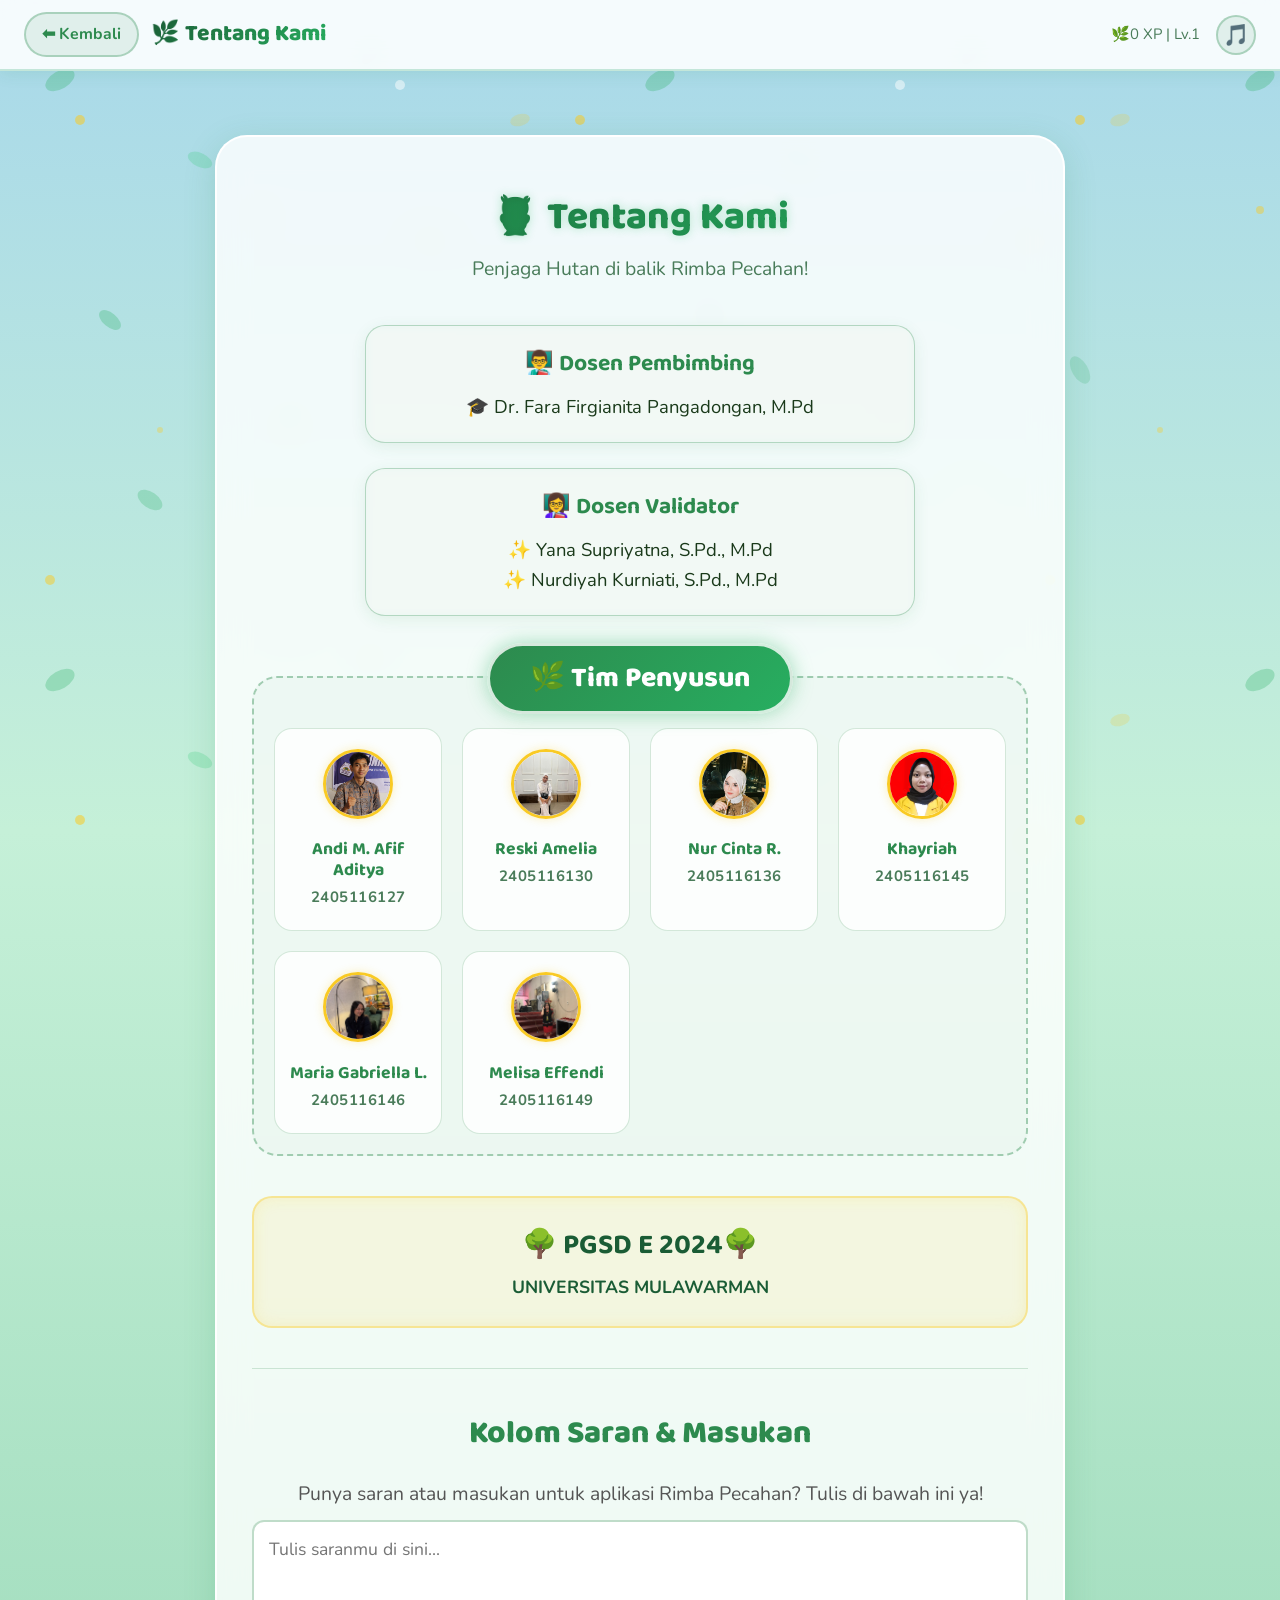
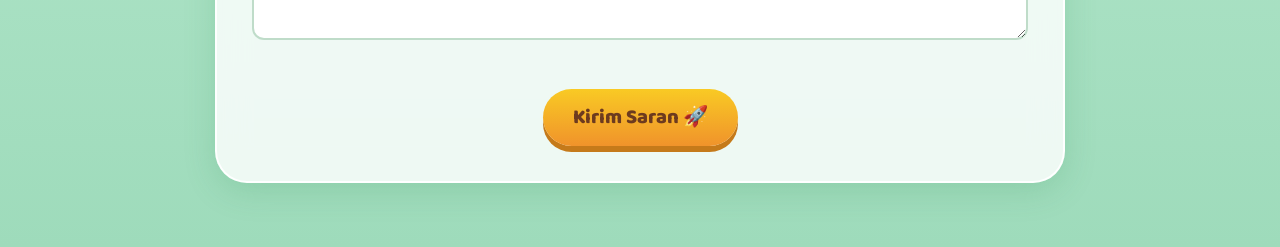
==== commit 200dd9ae: "Add files via upload" ====
--- a/about.html
+++ b/about.html
@@ -143,9 +143,8 @@
                 <div class="role-box">
                     <h4>👩‍🏫 Dosen Validator</h4>
                     <ul>
-                        <li>✨ Hetty Diana Septika, S.Pd., M.Pd</li>
-                        <li>✨ Fitri Aidah Sari, M.Pd</li>
-                        <li>✨ Ince Raudiah Zahra, S.Pd., M.Pd</li>
+                        <li>✨ Yana Supriyatna, S.Pd., M.Pd</li>
+                        <li>✨ Nurdiyah Kurniati, S.Pd., M.Pd</li>
                     </ul>
                 </div>
                 
@@ -186,7 +185,7 @@
                 </div>
 
                 <div class="univ-badge">
-                    <h3>🌳 PGSD E 🌳</h3>
+                    <h3>🌳 PGSD E 2024🌳</h3>
                     <h4 style="color: var(--forest-dark); font-weight: bold;">UNIVERSITAS MULAWARMAN</h4>
                 </div>
 
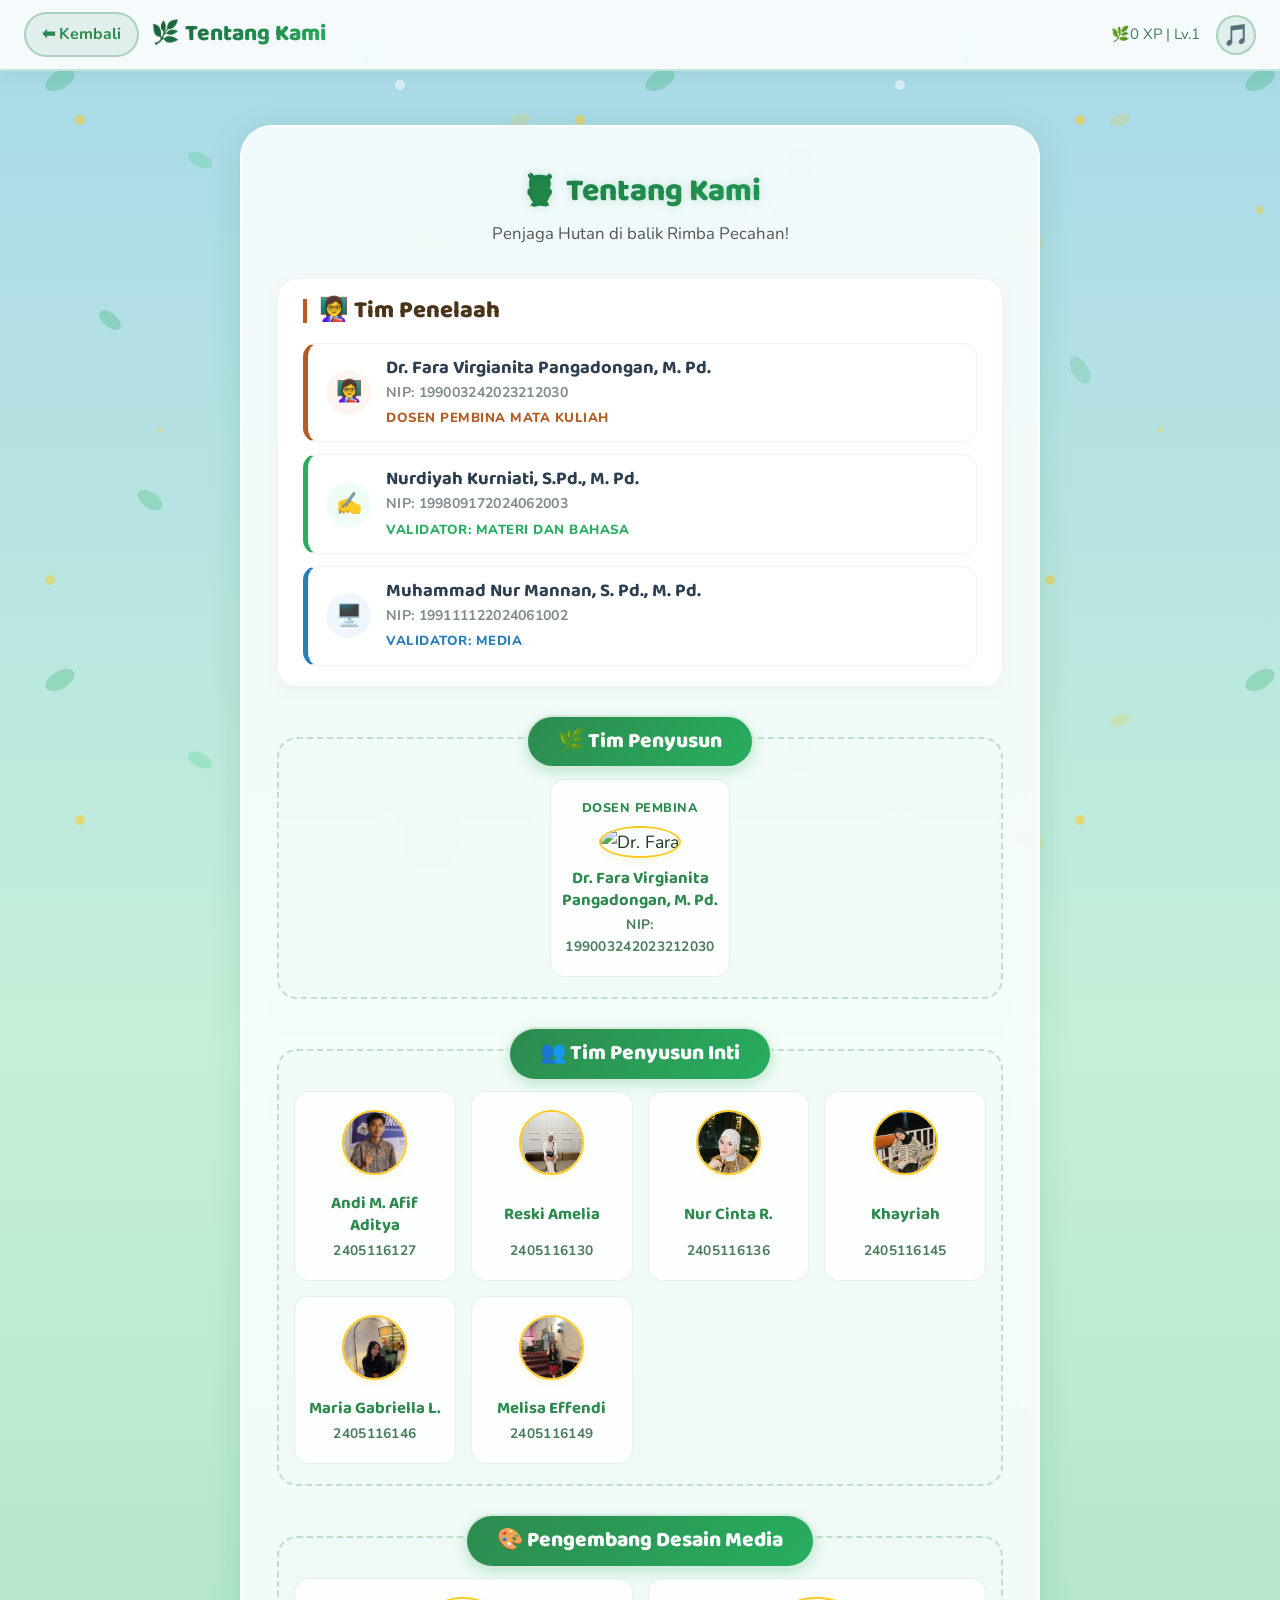
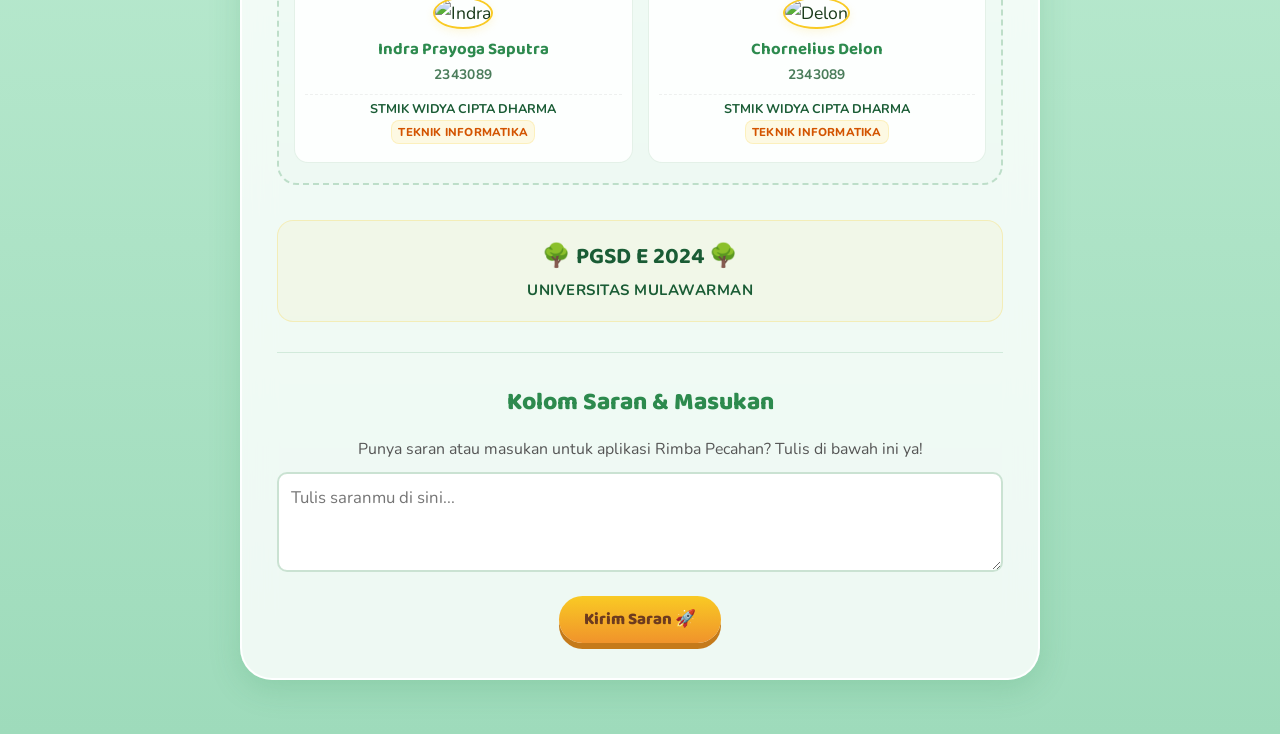
==== commit 90268477: "Add files via upload" ====
--- a/about.html
+++ b/about.html
@@ -8,47 +8,92 @@
     <link rel="stylesheet" href="css/style.css">
     <style>
         /* Container Utama */
-        .about-panel { max-width: 850px; margin: 40px auto; padding-top: 50px !important; }
-        
-        .section-heading { font-family: 'Baloo 2'; font-weight: 800; color: var(--forest-dark); text-shadow: 0 0 10px rgba(39, 174, 96, 0.3); }
-
-        /* Role Box Modern */
-        .role-box {
-            background: rgba(45, 138, 78, 0.05);
-            backdrop-filter: blur(5px);
+        .about-panel { max-width: 800px; margin: 30px auto; padding-top: 40px !important; }
+        
+        .section-heading { font-family: 'Baloo 2'; font-weight: 800; color: var(--forest-dark); text-shadow: 0 0 8px rgba(39, 174, 96, 0.25); }
+
+        /* ==========================================
+           GAYA TIM PENELAAH
+           ========================================== */
+        .penelaah-container {
+            background: #ffffff;
             border-radius: 20px;
-            padding: 20px;
-            max-width: 550px;
-            margin: 0 auto 25px auto;
-            text-align: center;
-            border: 1px solid rgba(45, 138, 78, 0.3);
-            box-shadow: 0 4px 15px rgba(45, 138, 78, 0.1);
-        }
-        .role-box h4 { font-family: 'Baloo 2'; font-size: 1.3rem; color: var(--forest-mid); margin-bottom: 10px; }
-        .role-box p, .role-box ul { color: var(--text-primary); font-size: 1.05rem; list-style: none; padding: 0; margin: 0; }
-
-        /* Area Tim Penyusun */
+            padding: 20px 25px;
+            margin-bottom: 35px;
+            box-shadow: 0 6px 20px rgba(0, 0, 0, 0.03);
+            border: 1px solid rgba(0, 0, 0, 0.05);
+        }
+        .penelaah-title {
+            display: flex;
+            align-items: center;
+            gap: 10px;
+            font-family: 'Baloo 2', cursive;
+            font-size: 1.35rem;
+            color: #4a3319;
+            margin-bottom: 20px;
+            border-left: 4px solid #b35c24;
+            padding-left: 12px;
+            line-height: 1;
+            font-weight: 800;
+        }
+        .reviewer-card {
+            display: flex;
+            align-items: center;
+            gap: 15px;
+            background: #ffffff;
+            border: 1px solid #f2f2f2;
+            border-radius: 14px;
+            padding: 12px 18px;
+            margin-bottom: 12px;
+            box-shadow: 0 2px 8px rgba(0, 0, 0, 0.01);
+            text-align: left;
+            transition: transform 0.2s ease;
+        }
+        .reviewer-card:hover { transform: translateY(-2px); }
+        .reviewer-card:last-child { margin-bottom: 0; }
+        
+        .reviewer-card.border-brown { border-left: 5px solid #b35c24; }
+        .reviewer-card.border-green { border-left: 5px solid #27ae60; }
+        .reviewer-card.border-blue { border-left: 5px solid #2980b9; }
+
+        .reviewer-icon { width: 45px; height: 45px; border-radius: 50%; display: flex; align-items: center; justify-content: center; font-size: 1.2rem; flex-shrink: 0; }
+        .reviewer-card.border-brown .reviewer-icon { background: #fdf5ef; }
+        .reviewer-card.border-green .reviewer-icon { background: #effdf4; }
+        .reviewer-card.border-blue .reviewer-icon { background: #eff7fd; }
+
+        .reviewer-info { display: flex; flex-direction: column; gap: 1px; }
+        .reviewer-name { font-family: 'Baloo 2', cursive; font-size: 1.05rem; font-weight: 700; color: #2c3e50; margin: 0; line-height: 1.3; }
+        .reviewer-nip { font-size: 0.8rem; color: #7f8c8d; font-weight: bold; margin-top: 1px; letter-spacing: 0.3px; }
+        .reviewer-role { font-size: 0.75rem; font-weight: 800; text-transform: uppercase; letter-spacing: 0.5px; margin-top: 3px; }
+        
+        .reviewer-card.border-brown .reviewer-role { color: #b35c24; }
+        .reviewer-card.border-green .reviewer-role { color: #27ae60; }
+        .reviewer-card.border-blue .reviewer-role { color: #2980b9; }
+
+        /* ==========================================
+           AREA TIM PENYUSUN & PENGEMBANG DESAIN
+           ========================================== */
         .team-wrapper {
             position: relative;
-            margin-top: 60px;
-            padding: 40px 20px 20px 20px;
-            border-radius: 25px;
-            border: 2px dashed rgba(45, 138, 78, 0.4);
-            background: rgba(45, 138, 78, 0.03);
-        }
-
-        /* Label Tim Penyusun yang Diselaraskan */
+            margin-top: 50px;
+            padding: 35px 15px 20px 15px;
+            border-radius: 20px;
+            border: 2px dashed rgba(45, 138, 78, 0.25);
+            background: rgba(45, 138, 78, 0.01);
+            margin-bottom: 35px;
+        }
+
         .team-badge {
             background: linear-gradient(135deg, var(--forest-mid) 0%, var(--leaf-vivid) 100%);
             color: white;
-            padding: 10px 40px;
+            padding: 8px 30px;
             border-radius: 50px;
             font-family: 'Baloo 2', cursive;
-            font-size: 1.6rem;
-            border: 3px solid rgba(255, 255, 255, 0.8);
-            box-shadow: 0 0 20px rgba(39, 174, 96, 0.4);
+            font-size: 1.2rem;
+            border: 2px solid rgba(255, 255, 255, 0.8);
+            box-shadow: 0 4px 12px rgba(39, 174, 96, 0.25);
             position: absolute;
-            top: -35px;
+            top: -24px;
             left: 50%;
             transform: translateX(-50%);
             z-index: 10;
@@ -56,72 +101,93 @@
             font-weight: 800;
         }
 
-        /* Grid Anggota */
         .dev-grid { 
             display: grid; 
             grid-template-columns: repeat(auto-fit, minmax(140px, 1fr)); 
-            gap: 20px; 
-            margin-top: 10px; 
+            gap: 15px; 
+            margin-top: 5px; 
+        }
+
+        /* Centering untuk grid Dr. Fara */
+        .dev-grid-center {
+            display: flex;
+            justify-content: center;
+            flex-wrap: wrap;
+            gap: 15px;
+            margin-top: 5px;
+        }
+        .dev-grid-center .dev-member {
+            width: 180px;
+        }
+
+        /* Label Peran di Atas Foto */
+        .member-title-top {
+            font-size: 0.72rem;
+            font-weight: 800;
+            color: var(--forest-mid);
+            text-transform: uppercase;
+            letter-spacing: 0.5px;
+            margin-bottom: 8px;
+            display: block;
         }
 
         .dev-member { 
-            background: rgba(255, 255, 255, 0.8); 
-            padding: 20px 10px; 
-            border-radius: 18px; 
-            border: 1px solid rgba(45, 138, 78, 0.2); 
+            background: rgba(255, 255, 255, 0.9); 
+            padding: 18px 10px; 
+            border-radius: 14px; 
+            border: 1px solid rgba(45, 138, 78, 0.12); 
             text-align: center; 
-            transition: all 0.3s cubic-bezier(0.175, 0.885, 0.32, 1.275); 
+            transition: all 0.2s ease; 
+            display: flex;
+            flex-direction: column;
+            justify-content: space-between;
         }
 
         .dev-member:hover { 
-            transform: translateY(-10px); 
-            background: rgba(255, 255, 255, 0.95);
+            transform: translateY(-5px); 
+            background: #ffffff;
             border-color: var(--sunny-yellow);
-            box-shadow: 0 10px 25px rgba(249, 202, 36, 0.2);
+            box-shadow: 0 6px 15px rgba(249, 202, 36, 0.2);
         }
 
         .dev-ava img { 
-            width: 70px; height: 70px; 
+            width: 65px; height: 65px; 
             border-radius: 50%; 
-            border: 3px solid var(--sunny-yellow); 
-            box-shadow: 0 0 10px rgba(249, 202, 36, 0.3);
-            margin: 0 auto 12px;
+            border: 2.5px solid var(--sunny-yellow); 
+            box-shadow: 0 3px 8px rgba(249, 202, 36, 0.15);
+            margin: 0 auto 10px;
             object-fit: cover;
         }
 
-        .dev-name { font-family: 'Baloo 2'; font-weight: 700; color: var(--forest-mid); font-size: 1rem; line-height: 1.2; margin-bottom: 5px; }
-        .dev-nim { font-size: 0.85rem; color: var(--text-secondary); font-weight: bold; letter-spacing: 0.5px; }
+        .dev-name { font-family: 'Baloo 2'; font-weight: 700; color: var(--forest-mid); font-size: 0.95rem; line-height: 1.3; margin-bottom: 3px; }
+        .dev-nim { font-size: 0.78rem; color: var(--text-secondary); font-weight: 700; letter-spacing: 0.3px; }
+        
+        /* Gaya Tampilan Kampus & Prodi */
+        .dev-univ { font-size: 0.72rem; font-weight: 700; color: var(--forest-dark); margin-top: 8px; line-height: 1.2; border-top: 1px dashed rgba(0,0,0,0.06); padding-top: 6px; }
+        .dev-prodi { font-size: 0.65rem; font-weight: 800; color: #d35400; background: rgba(249, 202, 36, 0.12); padding: 2px 6px; border-radius: 8px; display: inline-block; margin-top: 3px; border: 1px solid rgba(249, 202, 36, 0.2); text-transform: uppercase; letter-spacing: 0.2px; }
 
         /* Universitas Badge */
         .univ-badge { 
             text-align: center; 
-            margin-top: 40px; 
-            padding: 25px; 
-            background: rgba(249, 202, 36, 0.1); 
-            border: 2px solid rgba(249, 202, 36, 0.4); 
-            border-radius: 20px; 
-            box-shadow: inset 0 0 15px rgba(249, 202, 36, 0.15);
-        }
-        .univ-badge h3 { font-family: 'Baloo 2'; color: var(--forest-dark); font-size: 1.6rem; margin-bottom: 5px; }
+            margin-top: 15px; 
+            padding: 18px; 
+            background: rgba(249, 202, 36, 0.06); 
+            border: 1.5px solid rgba(249, 202, 36, 0.25); 
+            border-radius: 16px; 
+        }
+        .univ-badge h3 { font-family: 'Baloo 2'; color: var(--forest-dark); font-size: 1.3rem; margin-bottom: 3px; }
+        .univ-badge h4 { font-size: 0.85rem; color: var(--forest-dark); font-weight: bold; letter-spacing: 0.5px; }
 
         /* Review Section */
-        .r-btn { border-radius: 15px; font-family: 'Baloo 2'; font-weight: 700; border: 2px solid rgba(45, 138, 78, 0.2); background: rgba(255,255,255,0.7); cursor:pointer; padding:10px; transition:0.3s; color:var(--text-primary); }
-        .r-btn:hover { background: rgba(255,255,255,0.9); }
-        .r-btn.selected { background: var(--leaf-vivid) !important; color: white !important; border-color: var(--forest-mid) !important; }
         .btn-gold { 
             background: linear-gradient(to bottom, var(--sunny-yellow), var(--honey-orange));
-            color: var(--wood-dark); font-weight: 800; padding: 12px 30px; border-radius: 50px;
-            border: none; cursor: pointer; transition: 0.3s;
-        }
-        .btn-gold:hover { transform: scale(1.1); box-shadow: 0 0 20px rgba(249, 202, 36, 0.6); }
-        
-        .rating-row { display: flex; gap: 10px; justify-content: center; margin-top: 10px; flex-wrap: wrap;}
-        .r-emoji { font-size: 2rem; border-radius: 50%; width: 60px; height: 60px; display:flex; align-items:center; justify-content:center;}
-        .r-text { padding: 10px 20px; }
-        .review-q { margin-bottom: 20px; text-align: left;}
-        .review-q p { font-weight: bold; color: var(--forest-mid); font-size: 1.1rem; text-align:center;}
-        .divider { border: 0; height: 1px; background: rgba(45, 138, 78, 0.2); margin: 40px 0; }
-        .section-title { font-family: 'Baloo 2'; font-size: 1.8rem; color: var(--forest-mid); font-weight: 800; margin-bottom: 20px;}
+            color: var(--wood-dark); font-weight: 800; padding: 10px 25px; border-radius: 50px;
+            border: none; cursor: pointer; transition: 0.2s; font-size: 0.95rem;
+        }
+        .btn-gold:hover { transform: scale(1.05); box-shadow: 0 0 15px rgba(249, 202, 36, 0.4); }
+        
+        .divider { border: 0; height: 1px; background: rgba(45, 138, 78, 0.15); margin: 30px 0; }
+        .section-title { font-family: 'Baloo 2'; font-size: 1.4rem; color: var(--forest-mid); font-weight: 800; margin-bottom: 15px;}
     </style>
 </head>
 <body>
@@ -132,24 +198,56 @@
         document.body.insertAdjacentHTML('beforeend', `
         <main class="page-container">
             <div class="glass-panel about-panel">
-                <div class="section-heading" style="text-align:center; font-size:2.2rem; margin-bottom:5px;">🦉 Tentang Kami</div>
-                <div class="section-subtitle" style="text-align:center; margin-bottom:40px;">Penjaga Hutan di balik Rimba Pecahan!</div>
-
-                <div class="role-box">
-                    <h4>👨‍🏫 Dosen Pembimbing</h4>
-                    <p>🎓 Dr. Fara Firgianita Pangadongan, M.Pd</p>
-                </div>
-
-                <div class="role-box">
-                    <h4>👩‍🏫 Dosen Validator</h4>
-                    <ul>
-                        <li>✨ Yana Supriyatna, S.Pd., M.Pd</li>
-                        <li>✨ Nurdiyah Kurniati, S.Pd., M.Pd</li>
-                    </ul>
+                <div class="section-heading" style="text-align:center; font-size:1.8rem; margin-bottom:3px;">🦉 Tentang Kami</div>
+                <div class="section-subtitle" style="text-align:center; font-size:0.95rem; margin-bottom:30px; color:#555;">Penjaga Hutan di balik Rimba Pecahan!</div>
+
+                <div class="penelaah-container">
+                    <div class="penelaah-title">👩‍🏫 Tim Penelaah</div>
+                    
+                    <div class="reviewer-card border-brown">
+                        <div class="reviewer-icon">👩‍🏫</div>
+                        <div class="reviewer-info">
+                            <div class="reviewer-name">Dr. Fara Virgianita Pangadongan, M. Pd.</div>
+                            <div class="reviewer-nip">NIP: 199003242023212030</div>
+                            <div class="reviewer-role">Dosen Pembina Mata Kuliah</div>
+                        </div>
+                    </div>
+
+                    <div class="reviewer-card border-green">
+                        <div class="reviewer-icon">✍️</div>
+                        <div class="reviewer-info">
+                            <div class="reviewer-name">Nurdiyah Kurniati, S.Pd., M. Pd.</div>
+                            <div class="reviewer-nip">NIP: 199809172024062003</div>
+                            <div class="reviewer-role">Validator: Materi dan Bahasa</div>
+                        </div>
+                    </div>
+
+                    <div class="reviewer-card border-blue">
+                        <div class="reviewer-icon">🖥️</div>
+                        <div class="reviewer-info">
+                            <div class="reviewer-name">Muhammad Nur Mannan, S. Pd., M. Pd.</div>
+                            <div class="reviewer-nip">NIP: 199111122024061002</div>
+                            <div class="reviewer-role">Validator: Media</div>
+                        </div>
+                    </div>
                 </div>
                 
                 <div class="team-wrapper">
                     <div class="team-badge">🌿 Tim Penyusun</div>
+                    <div class="dev-grid-center">
+                        <div class="dev-member">
+                            <div>
+                                <span class="member-title-top">Dosen Pembina</span>
+                                <div class="dev-ava"><img src="img/fara.jpg" alt="Dr. Fara"></div>
+                                <div class="dev-name">Dr. Fara Virgianita Pangadongan, M. Pd.</div>
+                                <div class="dev-nim">NIP: 199003242023212030</div>
+                            </div>
+                        </div>
+                    </div> 
+                </div>
+
+                <div class="team-wrapper">
+                    <div class="team-badge">👥 Tim Penyusun Inti</div>
                     <div class="dev-grid">
                         <div class="dev-member">
                             <div class="dev-ava"><img src="img/andi.jpg" alt="Andi"></div>
@@ -184,9 +282,37 @@
                     </div> 
                 </div>
 
+                <div class="team-wrapper">
+                    <div class="team-badge">🎨 Pengembang Desain Media</div>
+                    <div class="dev-grid" style="grid-template-columns: repeat(auto-fit, minmax(180px, 1fr));">
+                        <div class="dev-member">
+                            <div>
+                                <div class="dev-ava"><img src="img/indra.jpg" alt="Indra"></div>
+                                <div class="dev-name">Indra Prayoga Saputra</div>
+                                <div class="dev-nim">2343089</div>
+                            </div>
+                            <div>
+                                <div class="dev-univ">STMIK WIDYA CIPTA DHARMA</div>
+                                <div class="dev-prodi">TEKNIK INFORMATIKA</div>
+                            </div>
+                        </div>
+                        <div class="dev-member">
+                            <div>
+                                <div class="dev-ava"><img src="img/delon.jpg" alt="Delon"></div>
+                                <div class="dev-name">Chornelius Delon</div>
+                                <div class="dev-nim">2343089</div>
+                            </div>
+                            <div>
+                                <div class="dev-univ">STMIK WIDYA CIPTA DHARMA</div>
+                                <div class="dev-prodi">TEKNIK INFORMATIKA</div>
+                            </div>
+                        </div>
+                    </div>
+                </div>
+
                 <div class="univ-badge">
-                    <h3>🌳 PGSD E 2024🌳</h3>
-                    <h4 style="color: var(--forest-dark); font-weight: bold;">UNIVERSITAS MULAWARMAN</h4>
+                    <h3>🌳 PGSD E 2024 🌳</h3>
+                    <h4>UNIVERSITAS MULAWARMAN</h4>
                 </div>
 
                 <hr class="divider">
@@ -195,11 +321,11 @@
                     <div class="section-title">Kolom Saran & Masukan</div>
 
                     <div class="review-q">
-                        <p style="margin-bottom:10px; font-weight:normal; color:#555;">Punya saran atau masukan untuk aplikasi Rimba Pecahan? Tulis di bawah ini ya!</p>
-                        <textarea id="saranText" style="width:100%; min-height:120px; border-radius:12px; padding:15px; font-family:'Nunito', sans-serif; font-size:1rem; border:2px solid rgba(45,138,78,0.3);" placeholder="Tulis saranmu di sini..."></textarea>
-                    </div>
-
-                    <button class="btn-gold" style="margin-top:20px" onclick="submitSaran()">Kirim Saran 🚀</button>
+                        <p style="margin-bottom:10px; font-size:0.9rem; color:#555;">Punya saran atau masukan untuk aplikasi Rimba Pecahan? Tulis di bawah ini ya!</p>
+                        <textarea id="saranText" style="width:100%; min-height:100px; border-radius:10px; padding:12px; font-family:'Nunito', sans-serif; font-size:0.95rem; border:2px solid rgba(45,138,78,0.25);" placeholder="Tulis saranmu di sini..."></textarea>
+                    </div>
+
+                    <button class="btn-gold" style="margin-top:15px" onclick="submitSaran()">Kirim Saran 🚀</button>
                 </div>
             </div>
         </main>`);
@@ -211,7 +337,6 @@
                 return;
             }
             const s = SpaceStore.get();
-            // Simpan saran ke dalam sistem (akan ditambahkan di script.js)
             SpaceStore.addFeedback(text, s.username, s.kelas);
             
             if(typeof AudioManager !== 'undefined') AudioManager.playClick();
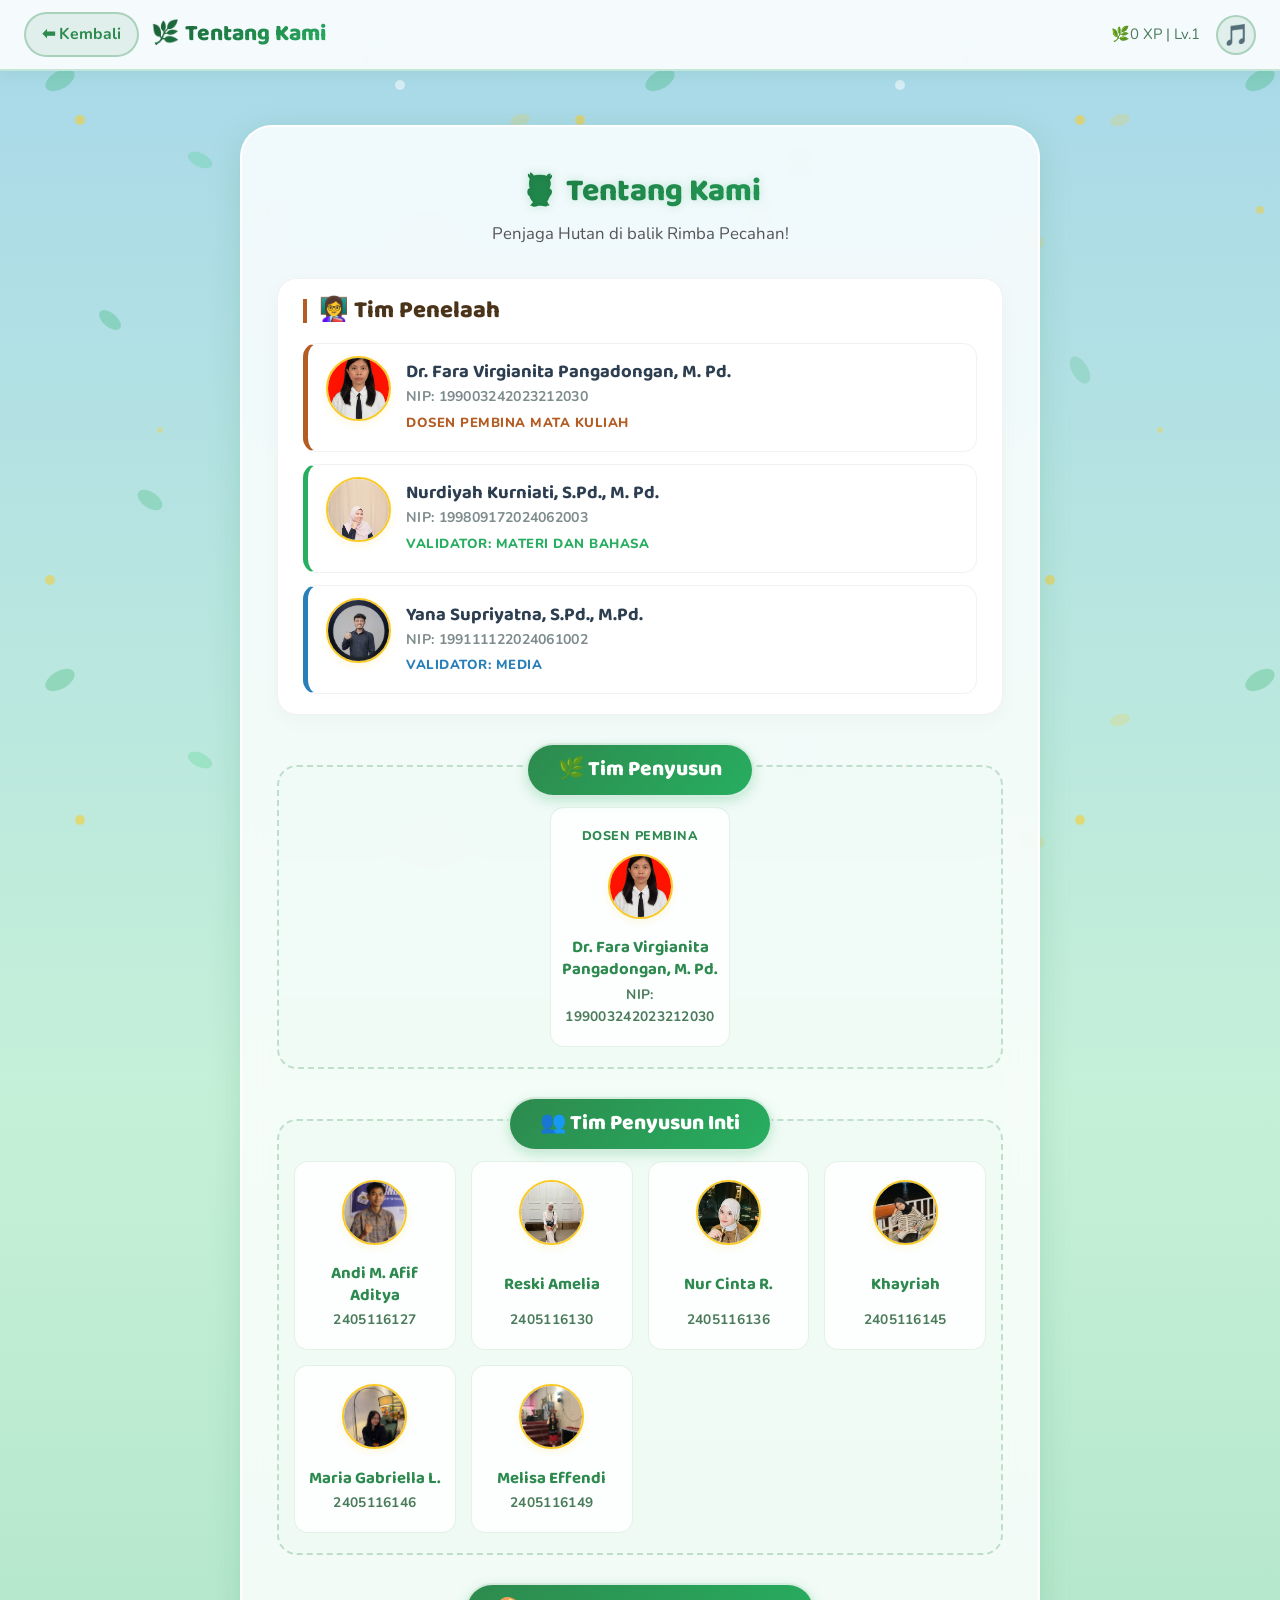
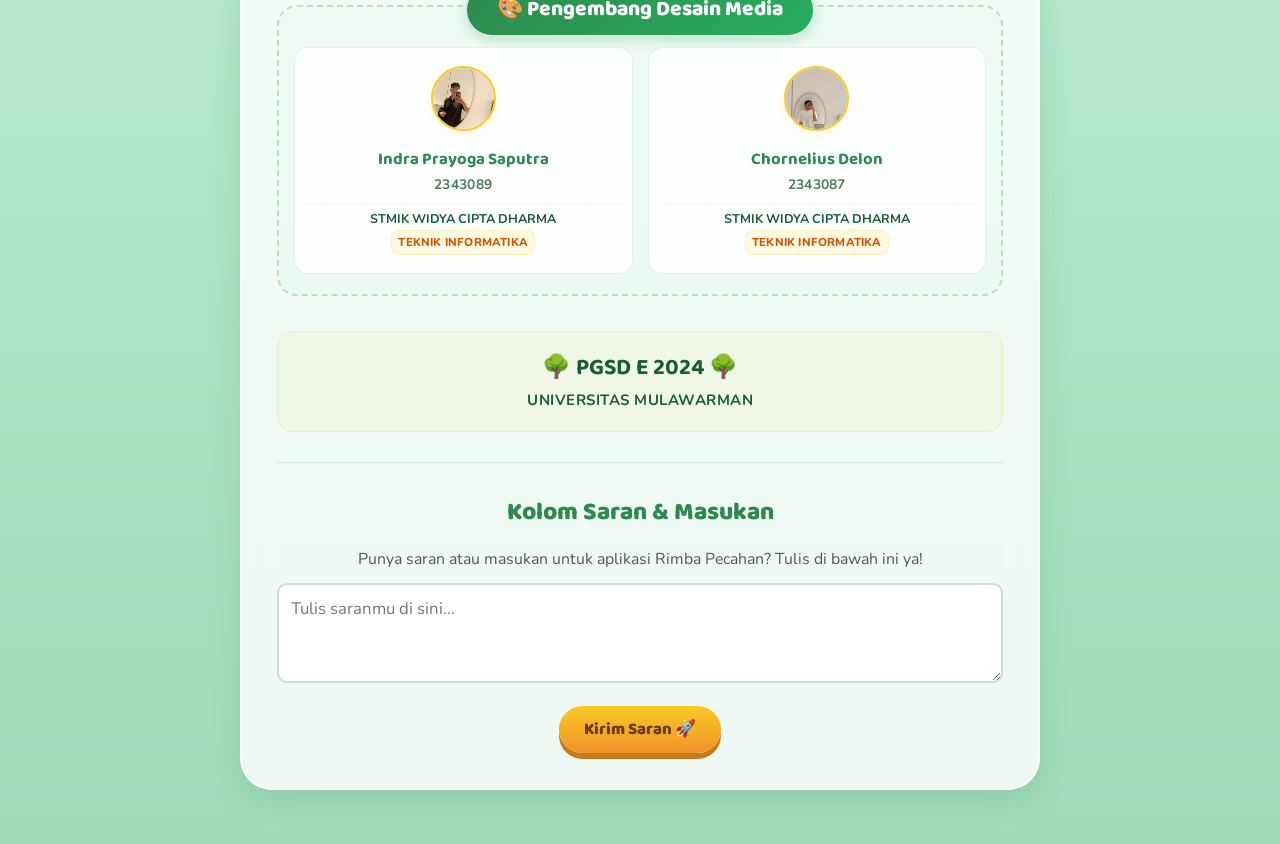
==== commit 8867175c: "Add files via upload" ====
--- a/about.html
+++ b/about.html
@@ -205,7 +205,7 @@
                     <div class="penelaah-title">👩‍🏫 Tim Penelaah</div>
                     
                     <div class="reviewer-card border-brown">
-                        <div class="reviewer-icon">👩‍🏫</div>
+                        <div class="dev-ava"><img src="img/fara.png" alt="Dr. Fara"></div>
                         <div class="reviewer-info">
                             <div class="reviewer-name">Dr. Fara Virgianita Pangadongan, M. Pd.</div>
                             <div class="reviewer-nip">NIP: 199003242023212030</div>
@@ -214,7 +214,7 @@
                     </div>
 
                     <div class="reviewer-card border-green">
-                        <div class="reviewer-icon">✍️</div>
+                        <div class="dev-ava"><img src="img/nurdiyah.jpeg" alt="Dr. Fara"></div>
                         <div class="reviewer-info">
                             <div class="reviewer-name">Nurdiyah Kurniati, S.Pd., M. Pd.</div>
                             <div class="reviewer-nip">NIP: 199809172024062003</div>
@@ -223,9 +223,9 @@
                     </div>
 
                     <div class="reviewer-card border-blue">
-                        <div class="reviewer-icon">🖥️</div>
+                        <div class="dev-ava"><img src="img/yana.jpg" alt="Dr. Fara"></div>
                         <div class="reviewer-info">
-                            <div class="reviewer-name">Muhammad Nur Mannan, S. Pd., M. Pd.</div>
+                            <div class="reviewer-name">Yana Supriyatna, S.Pd., M.Pd.</div>
                             <div class="reviewer-nip">NIP: 199111122024061002</div>
                             <div class="reviewer-role">Validator: Media</div>
                         </div>
@@ -238,7 +238,7 @@
                         <div class="dev-member">
                             <div>
                                 <span class="member-title-top">Dosen Pembina</span>
-                                <div class="dev-ava"><img src="img/fara.jpg" alt="Dr. Fara"></div>
+                                <div class="dev-ava"><img src="img/fara.png" alt="Dr. Fara"></div>
                                 <div class="dev-name">Dr. Fara Virgianita Pangadongan, M. Pd.</div>
                                 <div class="dev-nim">NIP: 199003242023212030</div>
                             </div>
@@ -300,7 +300,7 @@
                             <div>
                                 <div class="dev-ava"><img src="img/delon.jpg" alt="Delon"></div>
                                 <div class="dev-name">Chornelius Delon</div>
-                                <div class="dev-nim">2343089</div>
+                                <div class="dev-nim">2343087</div>
                             </div>
                             <div>
                                 <div class="dev-univ">STMIK WIDYA CIPTA DHARMA</div>
